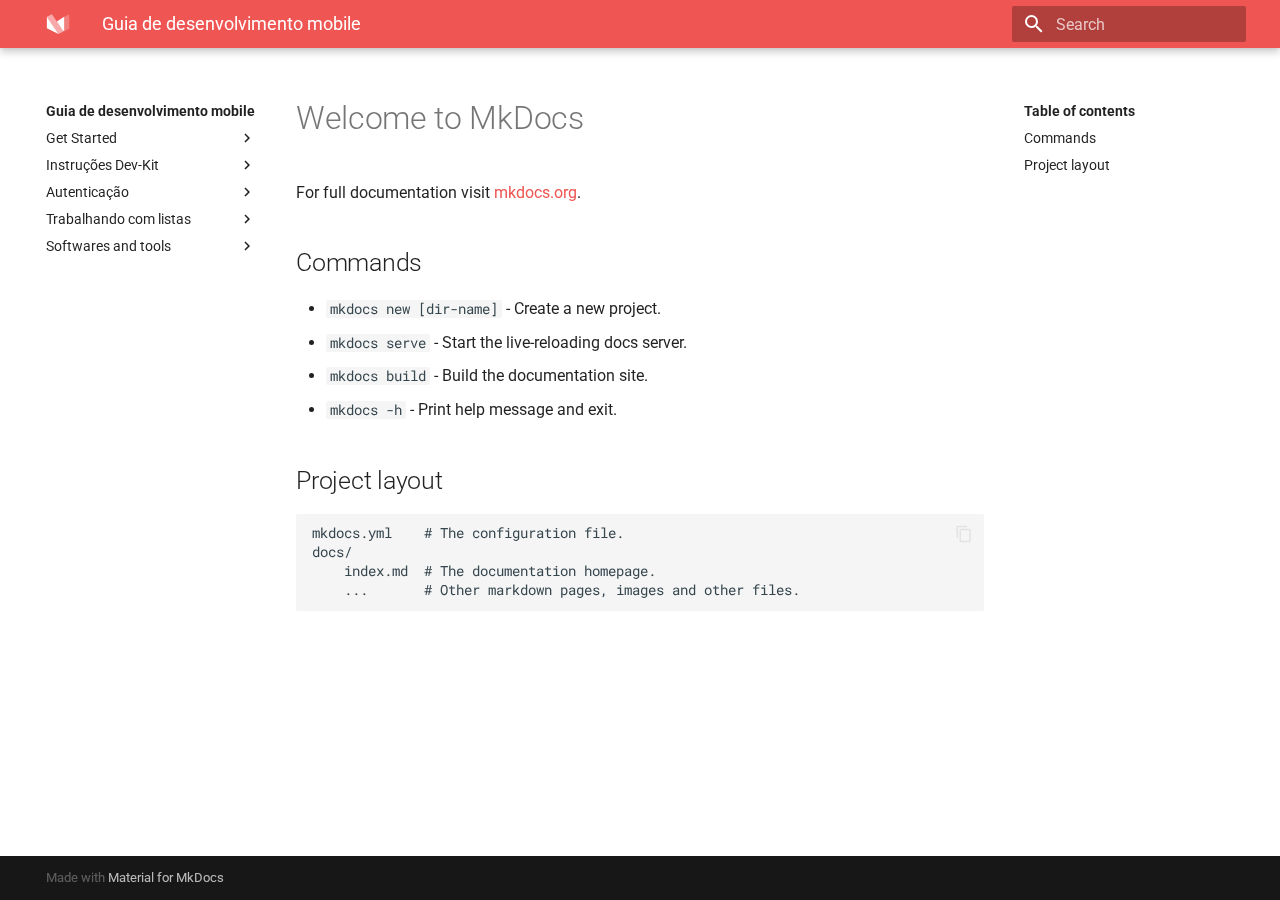
==== index.html @ 67283a0e "Deployed 3d7fa13 with MkDocs version: 1.1.2" ====
<!doctype html>
<html lang="en" class="no-js">
  <head>
    
      <meta charset="utf-8">
      <meta name="viewport" content="width=device-width,initial-scale=1">
      
      
      
      
      <link rel="icon" href="assets/favicon.png">
      <meta name="generator" content="mkdocs-1.1.2, mkdocs-material-7.1.5">
    
    
      
        <title>Guia de desenvolvimento mobile</title>
      
    
    
      <link rel="stylesheet" href="assets/stylesheets/main.bde7dde4.min.css">
      
        
        <link rel="stylesheet" href="assets/stylesheets/palette.ef6f36e2.min.css">
        
          
          
          <meta name="theme-color" content="#ef5552">
        
      
    
    
    
      
        
        <link rel="preconnect" href="https://fonts.gstatic.com" crossorigin>
        <link rel="stylesheet" href="https://fonts.googleapis.com/css?family=Roboto:300,400,400i,700%7CRoboto+Mono&display=fallback">
        <style>:root{--md-text-font-family:"Roboto";--md-code-font-family:"Roboto Mono"}</style>
      
    
    
    
      <link rel="stylesheet" href="stylesheets/extra.css">
    
    
      
    
    
  </head>
  
  
    
    
    
    
    
    <body dir="ltr" data-md-color-scheme="" data-md-color-primary="red" data-md-color-accent="">
  
    
    <script>function __prefix(e){return new URL(".",location).pathname+"."+e}function __get(e,t=localStorage){return JSON.parse(t.getItem(__prefix(e)))}</script>
    
    <input class="md-toggle" data-md-toggle="drawer" type="checkbox" id="__drawer" autocomplete="off">
    <input class="md-toggle" data-md-toggle="search" type="checkbox" id="__search" autocomplete="off">
    <label class="md-overlay" for="__drawer"></label>
    <div data-md-component="skip">
      
        
        <a href="#welcome-to-mkdocs" class="md-skip">
          Skip to content
        </a>
      
    </div>
    <div data-md-component="announce">
      
    </div>
    
      <header class="md-header" data-md-component="header">
  <nav class="md-header__inner md-grid" aria-label="Header">
    <a href="." title="Guia de desenvolvimento mobile" class="md-header__button md-logo" aria-label="Guia de desenvolvimento mobile" data-md-component="logo">
      
  
  <svg xmlns="http://www.w3.org/2000/svg" viewBox="0 0 89 89">
  <path d="M3.136,17.387l0,42.932l42.932,21.467l-42.932,-64.399Z" />
  <path d="M21.91,8l42.933,64.398l-18.775,9.388l-42.932,-64.399l18.774,-9.387Z" style="fill-opacity: 0.5" />
  <path d="M67.535,17.387l-27.262,18.156l21.878,32.818l5.384,2.691l0,-53.665Z" />
  <path d="M67.535,17.387l0,53.666l18.774,-9.388l0,-53.665l-18.774,9.387Z" style="fill-opacity: 0.25" />
</svg>

    </a>
    <label class="md-header__button md-icon" for="__drawer">
      <svg xmlns="http://www.w3.org/2000/svg" viewBox="0 0 24 24"><path d="M3 6h18v2H3V6m0 5h18v2H3v-2m0 5h18v2H3v-2z"/></svg>
    </label>
    <div class="md-header__title" data-md-component="header-title">
      <div class="md-header__ellipsis">
        <div class="md-header__topic">
          <span class="md-ellipsis">
            Guia de desenvolvimento mobile
          </span>
        </div>
        <div class="md-header__topic" data-md-component="header-topic">
          <span class="md-ellipsis">
            
              Welcome to MkDocs
            
          </span>
        </div>
      </div>
    </div>
    
    
    
      <label class="md-header__button md-icon" for="__search">
        <svg xmlns="http://www.w3.org/2000/svg" viewBox="0 0 24 24"><path d="M9.5 3A6.5 6.5 0 0 1 16 9.5c0 1.61-.59 3.09-1.56 4.23l.27.27h.79l5 5-1.5 1.5-5-5v-.79l-.27-.27A6.516 6.516 0 0 1 9.5 16 6.5 6.5 0 0 1 3 9.5 6.5 6.5 0 0 1 9.5 3m0 2C7 5 5 7 5 9.5S7 14 9.5 14 14 12 14 9.5 12 5 9.5 5z"/></svg>
      </label>
      
<div class="md-search" data-md-component="search" role="dialog">
  <label class="md-search__overlay" for="__search"></label>
  <div class="md-search__inner" role="search">
    <form class="md-search__form" name="search">
      <input type="text" class="md-search__input" name="query" aria-label="Search" placeholder="Search" autocapitalize="off" autocorrect="off" autocomplete="off" spellcheck="false" data-md-component="search-query" data-md-state="active" required>
      <label class="md-search__icon md-icon" for="__search">
        <svg xmlns="http://www.w3.org/2000/svg" viewBox="0 0 24 24"><path d="M9.5 3A6.5 6.5 0 0 1 16 9.5c0 1.61-.59 3.09-1.56 4.23l.27.27h.79l5 5-1.5 1.5-5-5v-.79l-.27-.27A6.516 6.516 0 0 1 9.5 16 6.5 6.5 0 0 1 3 9.5 6.5 6.5 0 0 1 9.5 3m0 2C7 5 5 7 5 9.5S7 14 9.5 14 14 12 14 9.5 12 5 9.5 5z"/></svg>
        <svg xmlns="http://www.w3.org/2000/svg" viewBox="0 0 24 24"><path d="M20 11v2H8l5.5 5.5-1.42 1.42L4.16 12l7.92-7.92L13.5 5.5 8 11h12z"/></svg>
      </label>
      <button type="reset" class="md-search__icon md-icon" aria-label="Clear" tabindex="-1">
        <svg xmlns="http://www.w3.org/2000/svg" viewBox="0 0 24 24"><path d="M19 6.41 17.59 5 12 10.59 6.41 5 5 6.41 10.59 12 5 17.59 6.41 19 12 13.41 17.59 19 19 17.59 13.41 12 19 6.41z"/></svg>
      </button>
    </form>
    <div class="md-search__output">
      <div class="md-search__scrollwrap" data-md-scrollfix>
        <div class="md-search-result" data-md-component="search-result">
          <div class="md-search-result__meta">
            Initializing search
          </div>
          <ol class="md-search-result__list"></ol>
        </div>
      </div>
    </div>
  </div>
</div>
    
    
  </nav>
</header>
    
    <div class="md-container" data-md-component="container">
      
      
        
      
      <main class="md-main" data-md-component="main">
        <div class="md-main__inner md-grid">
          
            
              
              <div class="md-sidebar md-sidebar--primary" data-md-component="sidebar" data-md-type="navigation" >
                <div class="md-sidebar__scrollwrap">
                  <div class="md-sidebar__inner">
                    


<nav class="md-nav md-nav--primary" aria-label="Navigation" data-md-level="0">
  <label class="md-nav__title" for="__drawer">
    <a href="." title="Guia de desenvolvimento mobile" class="md-nav__button md-logo" aria-label="Guia de desenvolvimento mobile" data-md-component="logo">
      
  
  <svg xmlns="http://www.w3.org/2000/svg" viewBox="0 0 89 89">
  <path d="M3.136,17.387l0,42.932l42.932,21.467l-42.932,-64.399Z" />
  <path d="M21.91,8l42.933,64.398l-18.775,9.388l-42.932,-64.399l18.774,-9.387Z" style="fill-opacity: 0.5" />
  <path d="M67.535,17.387l-27.262,18.156l21.878,32.818l5.384,2.691l0,-53.665Z" />
  <path d="M67.535,17.387l0,53.666l18.774,-9.388l0,-53.665l-18.774,9.387Z" style="fill-opacity: 0.25" />
</svg>

    </a>
    Guia de desenvolvimento mobile
  </label>
  
  <ul class="md-nav__list" data-md-scrollfix>
    
      
      
      

  
  
  
    
    <li class="md-nav__item md-nav__item--nested">
      
      
        <input class="md-nav__toggle md-toggle" data-md-toggle="__nav_1" type="checkbox" id="__nav_1" >
      
      <label class="md-nav__link" for="__nav_1">
        Get Started
        <span class="md-nav__icon md-icon"></span>
      </label>
      <nav class="md-nav" aria-label="Get Started" data-md-level="1">
        <label class="md-nav__title" for="__nav_1">
          <span class="md-nav__icon md-icon"></span>
          Get Started
        </label>
        <ul class="md-nav__list" data-md-scrollfix>
          
            
  
  
  
    <li class="md-nav__item">
      <a href="get_started/arq_est/" class="md-nav__link">
        Arquitetura & Estrutura de projeto
      </a>
    </li>
  

          
            
  
  
  
    <li class="md-nav__item">
      <a href="get_started/modulos.md" class="md-nav__link">
        Trabalhando com modulos
      </a>
    </li>
  

          
        </ul>
      </nav>
    </li>
  

    
      
      
      

  
  
  
    
    <li class="md-nav__item md-nav__item--nested">
      
      
        <input class="md-nav__toggle md-toggle" data-md-toggle="__nav_2" type="checkbox" id="__nav_2" >
      
      <label class="md-nav__link" for="__nav_2">
        Instruções Dev-Kit
        <span class="md-nav__icon md-icon"></span>
      </label>
      <nav class="md-nav" aria-label="Instruções Dev-Kit" data-md-level="1">
        <label class="md-nav__title" for="__nav_2">
          <span class="md-nav__icon md-icon"></span>
          Instruções Dev-Kit
        </label>
        <ul class="md-nav__list" data-md-scrollfix>
          
            
  
  
  
    <li class="md-nav__item">
      <a href="null.md" class="md-nav__link">
        Instruções Dev-Kit
      </a>
    </li>
  

          
        </ul>
      </nav>
    </li>
  

    
      
      
      

  
  
  
    
    <li class="md-nav__item md-nav__item--nested">
      
      
        <input class="md-nav__toggle md-toggle" data-md-toggle="__nav_3" type="checkbox" id="__nav_3" >
      
      <label class="md-nav__link" for="__nav_3">
        Autenticação
        <span class="md-nav__icon md-icon"></span>
      </label>
      <nav class="md-nav" aria-label="Autenticação" data-md-level="1">
        <label class="md-nav__title" for="__nav_3">
          <span class="md-nav__icon md-icon"></span>
          Autenticação
        </label>
        <ul class="md-nav__list" data-md-scrollfix>
          
            
  
  
  
    <li class="md-nav__item">
      <a href="null.md" class="md-nav__link">
        Autenticação
      </a>
    </li>
  

          
        </ul>
      </nav>
    </li>
  

    
      
      
      

  
  
  
    
    <li class="md-nav__item md-nav__item--nested">
      
      
        <input class="md-nav__toggle md-toggle" data-md-toggle="__nav_4" type="checkbox" id="__nav_4" >
      
      <label class="md-nav__link" for="__nav_4">
        Trabalhando com listas
        <span class="md-nav__icon md-icon"></span>
      </label>
      <nav class="md-nav" aria-label="Trabalhando com listas" data-md-level="1">
        <label class="md-nav__title" for="__nav_4">
          <span class="md-nav__icon md-icon"></span>
          Trabalhando com listas
        </label>
        <ul class="md-nav__list" data-md-scrollfix>
          
            
  
  
  
    <li class="md-nav__item">
      <a href="null.md" class="md-nav__link">
        Trabalhando com listas
      </a>
    </li>
  

          
        </ul>
      </nav>
    </li>
  

    
      
      
      

  
  
  
    
    <li class="md-nav__item md-nav__item--nested">
      
      
        <input class="md-nav__toggle md-toggle" data-md-toggle="__nav_5" type="checkbox" id="__nav_5" >
      
      <label class="md-nav__link" for="__nav_5">
        Softwares and tools
        <span class="md-nav__icon md-icon"></span>
      </label>
      <nav class="md-nav" aria-label="Softwares and tools" data-md-level="1">
        <label class="md-nav__title" for="__nav_5">
          <span class="md-nav__icon md-icon"></span>
          Softwares and tools
        </label>
        <ul class="md-nav__list" data-md-scrollfix>
          
            
  
  
  
    <li class="md-nav__item">
      <a href="null.md" class="md-nav__link">
        Softwares and tools
      </a>
    </li>
  

          
        </ul>
      </nav>
    </li>
  

    
  </ul>
</nav>
                  </div>
                </div>
              </div>
            
            
              
              <div class="md-sidebar md-sidebar--secondary" data-md-component="sidebar" data-md-type="toc" >
                <div class="md-sidebar__scrollwrap">
                  <div class="md-sidebar__inner">
                    
<nav class="md-nav md-nav--secondary" aria-label="Table of contents">
  
  
  
    
  
  
    <label class="md-nav__title" for="__toc">
      <span class="md-nav__icon md-icon"></span>
      Table of contents
    </label>
    <ul class="md-nav__list" data-md-component="toc" data-md-scrollfix>
      
        <li class="md-nav__item">
  <a href="#commands" class="md-nav__link">
    Commands
  </a>
  
</li>
      
        <li class="md-nav__item">
  <a href="#project-layout" class="md-nav__link">
    Project layout
  </a>
  
</li>
      
    </ul>
  
</nav>
                  </div>
                </div>
              </div>
            
          
          <div class="md-content" data-md-component="content">
            <article class="md-content__inner md-typeset">
              
                
                
                <h1 id="welcome-to-mkdocs">Welcome to MkDocs</h1>
<p>For full documentation visit <a href="https://www.mkdocs.org">mkdocs.org</a>.</p>
<h2 id="commands">Commands</h2>
<ul>
<li><code>mkdocs new [dir-name]</code> - Create a new project.</li>
<li><code>mkdocs serve</code> - Start the live-reloading docs server.</li>
<li><code>mkdocs build</code> - Build the documentation site.</li>
<li><code>mkdocs -h</code> - Print help message and exit.</li>
</ul>
<h2 id="project-layout">Project layout</h2>
<div class="highlight"><pre><span></span><code>mkdocs.yml    # The configuration file.
docs/
    index.md  # The documentation homepage.
    ...       # Other markdown pages, images and other files.
</code></pre></div>
                
              
              
                


              
            </article>
          </div>
        </div>
        
      </main>
      
        
<footer class="md-footer">
  
  <div class="md-footer-meta md-typeset">
    <div class="md-footer-meta__inner md-grid">
      <div class="md-footer-copyright">
        
        Made with
        <a href="https://squidfunk.github.io/mkdocs-material/" target="_blank" rel="noopener">
          Material for MkDocs
        </a>
        
      </div>
      
    </div>
  </div>
</footer>
      
    </div>
    <div class="md-dialog" data-md-component="dialog">
      <div class="md-dialog__inner md-typeset"></div>
    </div>
    <script id="__config" type="application/json">{"base": ".", "features": [], "translations": {"clipboard.copy": "Copy to clipboard", "clipboard.copied": "Copied to clipboard", "search.config.lang": "en", "search.config.pipeline": "trimmer, stopWordFilter", "search.config.separator": "[\\s\\-]+", "search.placeholder": "Search", "search.result.placeholder": "Type to start searching", "search.result.none": "No matching documents", "search.result.one": "1 matching document", "search.result.other": "# matching documents", "search.result.more.one": "1 more on this page", "search.result.more.other": "# more on this page", "search.result.term.missing": "Missing"}, "search": "assets/javascripts/workers/search.d351de03.min.js", "version": null}</script>
    
    
      <script src="assets/javascripts/bundle.a1609d9a.min.js"></script>
      
    
  </body>
</html>
---- assets/stylesheets/main.bde7dde4.min.css ----
@charset "UTF-8";html{box-sizing:border-box;-webkit-text-size-adjust:none;-ms-text-size-adjust:none;text-size-adjust:none}*,:after,:before{box-sizing:inherit}body{margin:0}a,button,input,label{-webkit-tap-highlight-color:transparent}a{color:inherit;text-decoration:none}hr{border:0;box-sizing:initial;display:block;height:.05rem;overflow:visible;padding:0}small{font-size:80%}sub,sup{line-height:1em}img{border-style:none}table{border-collapse:initial;border-spacing:0}td,th{font-weight:400;vertical-align:top}button{background:transparent;border:0;font-family:inherit;font-size:inherit;margin:0;padding:0}input{border:0;outline:none}:root{--md-default-fg-color:rgba(0,0,0,0.87);--md-default-fg-color--light:rgba(0,0,0,0.54);--md-default-fg-color--lighter:rgba(0,0,0,0.32);--md-default-fg-color--lightest:rgba(0,0,0,0.07);--md-default-bg-color:#fff;--md-default-bg-color--light:hsla(0,0%,100%,0.7);--md-default-bg-color--lighter:hsla(0,0%,100%,0.3);--md-default-bg-color--lightest:hsla(0,0%,100%,0.12);--md-primary-fg-color:#4051b5;--md-primary-fg-color--light:#5d6cc0;--md-primary-fg-color--dark:#303fa1;--md-primary-bg-color:#fff;--md-primary-bg-color--light:hsla(0,0%,100%,0.7);--md-accent-fg-color:#526cfe;--md-accent-fg-color--transparent:rgba(83,108,254,0.1);--md-accent-bg-color:#fff;--md-accent-bg-color--light:hsla(0,0%,100%,0.7)}:root>*{--md-code-fg-color:#36464e;--md-code-bg-color:#f5f5f5;--md-code-hl-color:rgba(255,255,0,0.5);--md-code-hl-number-color:#d52a2a;--md-code-hl-special-color:#db1457;--md-code-hl-function-color:#a846b9;--md-code-hl-constant-color:#6e59d9;--md-code-hl-keyword-color:#3f6ec6;--md-code-hl-string-color:#1c7d4d;--md-code-hl-name-color:var(--md-code-fg-color);--md-code-hl-operator-color:var(--md-default-fg-color--light);--md-code-hl-punctuation-color:var(--md-default-fg-color--light);--md-code-hl-comment-color:var(--md-default-fg-color--light);--md-code-hl-generic-color:var(--md-default-fg-color--light);--md-code-hl-variable-color:var(--md-default-fg-color--light);--md-typeset-color:var(--md-default-fg-color);--md-typeset-a-color:var(--md-primary-fg-color);--md-typeset-mark-color:rgba(255,255,0,0.5);--md-typeset-del-color:rgba(245,80,61,0.15);--md-typeset-ins-color:rgba(11,213,112,0.15);--md-typeset-kbd-color:#fafafa;--md-typeset-kbd-accent-color:#fff;--md-typeset-kbd-border-color:#b8b8b8;--md-admonition-fg-color:var(--md-default-fg-color);--md-admonition-bg-color:var(--md-default-bg-color);--md-footer-fg-color:#fff;--md-footer-fg-color--light:hsla(0,0%,100%,0.7);--md-footer-fg-color--lighter:hsla(0,0%,100%,0.3);--md-footer-bg-color:rgba(0,0,0,0.87);--md-footer-bg-color--dark:rgba(0,0,0,0.32)}.md-icon svg{fill:currentColor;display:block;height:1.2rem;width:1.2rem}body{-webkit-font-smoothing:antialiased;-moz-osx-font-smoothing:grayscale}body,input{font-family:var(--md-text-font-family,_),-apple-system,BlinkMacSystemFont,Helvetica,Arial,sans-serif;font-feature-settings:"kern","liga"}body,code,input,kbd,pre{color:var(--md-typeset-color)}code,kbd,pre{font-family:var(--md-code-font-family,_),SFMono-Regular,Consolas,Menlo,monospace;font-feature-settings:"kern"}:root{--md-typeset-table--ascending:url('data:image/svg+xml;charset=utf-8,<svg xmlns="http://www.w3.org/2000/svg" viewBox="0 0 24 24"><path d="M11 4h2v12l5.5-5.5 1.42 1.42L12 19.84l-7.92-7.92L5.5 10.5 11 16V4z"/></svg>');--md-typeset-table--descending:url('data:image/svg+xml;charset=utf-8,<svg xmlns="http://www.w3.org/2000/svg" viewBox="0 0 24 24"><path d="M13 20h-2V8l-5.5 5.5-1.42-1.42L12 4.16l7.92 7.92-1.42 1.42L13 8v12z"/></svg>')}.md-typeset{-webkit-print-color-adjust:exact;color-adjust:exact;font-size:.8rem;line-height:1.6}@media print{.md-typeset{font-size:.68rem}}.md-typeset blockquote,.md-typeset dl,.md-typeset figure,.md-typeset ol,.md-typeset pre,.md-typeset ul{margin:1em 0}.md-typeset h1{color:var(--md-default-fg-color--light);font-size:2em;line-height:1.3;margin:0 0 1.25em}.md-typeset h1,.md-typeset h2{font-weight:300;letter-spacing:-.01em}.md-typeset h2{font-size:1.5625em;line-height:1.4;margin:1.6em 0 .64em}.md-typeset h3{font-size:1.25em;font-weight:400;letter-spacing:-.01em;line-height:1.5;margin:1.6em 0 .8em}.md-typeset h2+h3{margin-top:.8em}.md-typeset h4{font-weight:700;letter-spacing:-.01em;margin:1em 0}.md-typeset h5,.md-typeset h6{color:var(--md-default-fg-color--light);font-size:.8em;font-weight:700;letter-spacing:-.01em;margin:1.25em 0}.md-typeset h5{text-transform:uppercase}.md-typeset hr{border-bottom:.05rem solid var(--md-default-fg-color--lightest);display:flow-root;margin:1.5em 0}.md-typeset a{color:var(--md-typeset-a-color);word-break:break-word}.md-typeset a,.md-typeset a:before{transition:color 125ms}.md-typeset a:focus,.md-typeset a:hover{color:var(--md-accent-fg-color)}.md-typeset a.focus-visible{outline-color:var(--md-accent-fg-color);outline-offset:.2rem}.md-typeset code,.md-typeset kbd,.md-typeset pre{color:var(--md-code-fg-color);direction:ltr}@media print{.md-typeset code,.md-typeset kbd,.md-typeset pre{white-space:pre-wrap}}.md-typeset code{background-color:var(--md-code-bg-color);border-radius:.1rem;-webkit-box-decoration-break:clone;box-decoration-break:clone;font-size:.85em;padding:0 .2941176471em;word-break:break-word}.md-typeset code:not(.focus-visible){-webkit-tap-highlight-color:transparent;outline:none}.md-typeset h1 code,.md-typeset h2 code,.md-typeset h3 code,.md-typeset h4 code,.md-typeset h5 code,.md-typeset h6 code{background-color:initial;box-shadow:none;margin:initial;padding:initial}.md-typeset a code{color:currentColor}.md-typeset pre{display:flow-root;line-height:1.4;position:relative}.md-typeset pre>code{scrollbar-width:thin;scrollbar-color:var(--md-default-fg-color--lighter) transparent;-webkit-box-decoration-break:slice;box-decoration-break:slice;box-shadow:none;display:block;margin:0;overflow:auto;padding:.7720588235em 1.1764705882em;touch-action:auto;word-break:normal}.md-typeset pre>code:hover{scrollbar-color:var(--md-accent-fg-color) transparent}.md-typeset pre>code::-webkit-scrollbar{height:.2rem;width:.2rem}.md-typeset pre>code::-webkit-scrollbar-thumb{background-color:var(--md-default-fg-color--lighter)}.md-typeset pre>code::-webkit-scrollbar-thumb:hover{background-color:var(--md-accent-fg-color)}@media screen and (max-width:44.9375em){.md-typeset>pre{margin:1em -.8rem}.md-typeset>pre code{border-radius:0}}.md-typeset kbd{background-color:var(--md-typeset-kbd-color);border-radius:.1rem;box-shadow:0 .1rem 0 .05rem var(--md-typeset-kbd-border-color),0 .1rem 0 var(--md-typeset-kbd-border-color),0 -.1rem .2rem var(--md-typeset-kbd-accent-color) inset;color:var(--md-default-fg-color);display:inline-block;font-size:.75em;padding:0 .6666666667em;vertical-align:text-top;word-break:break-word}.md-typeset mark{background-color:var(--md-typeset-mark-color);-webkit-box-decoration-break:clone;box-decoration-break:clone;color:inherit;word-break:break-word}.md-typeset abbr{border-bottom:.05rem dotted var(--md-default-fg-color--light);cursor:help;text-decoration:none}@media (hover:none){.md-typeset abbr{position:relative}.md-typeset abbr[title]:focus:after,.md-typeset abbr[title]:hover:after{background-color:var(--md-default-fg-color);border-radius:.1rem;box-shadow:0 2px 2px 0 rgba(0,0,0,.14),0 1px 5px 0 rgba(0,0,0,.12),0 3px 1px -2px rgba(0,0,0,.2);color:var(--md-default-bg-color);content:attr(title);display:inline-block;font-size:.7rem;left:0;margin-top:2em;max-width:80%;min-width:-webkit-max-content;min-width:-moz-max-content;min-width:max-content;padding:.2rem .3rem;position:absolute;width:auto}}.md-typeset small{opacity:.75}.md-typeset sub,.md-typeset sup{margin-left:.078125em}[dir=rtl] .md-typeset sub,[dir=rtl] .md-typeset sup{margin-left:0;margin-right:.078125em}.md-typeset blockquote{border-left:.2rem solid var(--md-default-fg-color--lighter);color:var(--md-default-fg-color--light);display:flow-root;padding-left:.6rem}[dir=rtl] .md-typeset blockquote{border-left:initial;border-right:.2rem solid var(--md-default-fg-color--lighter);padding-left:0;padding-right:.6rem}.md-typeset ul{list-style-type:disc}.md-typeset ol,.md-typeset ul{display:flow-root;margin-left:.625em;padding:0}[dir=rtl] .md-typeset ol,[dir=rtl] .md-typeset ul{margin-left:0;margin-right:.625em}.md-typeset ol ol,.md-typeset ul ol{list-style-type:lower-alpha}.md-typeset ol ol ol,.md-typeset ul ol ol{list-style-type:lower-roman}.md-typeset ol li,.md-typeset ul li{margin-bottom:.5em;margin-left:1.25em}[dir=rtl] .md-typeset ol li,[dir=rtl] .md-typeset ul li{margin-left:0;margin-right:1.25em}.md-typeset ol li blockquote,.md-typeset ol li p,.md-typeset ul li blockquote,.md-typeset ul li p{margin:.5em 0}.md-typeset ol li:last-child,.md-typeset ul li:last-child{margin-bottom:0}.md-typeset ol li ol,.md-typeset ol li ul,.md-typeset ul li ol,.md-typeset ul li ul{margin:.5em 0 .5em .625em}[dir=rtl] .md-typeset ol li ol,[dir=rtl] .md-typeset ol li ul,[dir=rtl] .md-typeset ul li ol,[dir=rtl] .md-typeset ul li ul{margin-left:0;margin-right:.625em}.md-typeset dd{margin:1em 0 1.5em 1.875em}[dir=rtl] .md-typeset dd{margin-left:0;margin-right:1.875em}.md-typeset img,.md-typeset svg{height:auto;max-width:100%}.md-typeset img[align=left],.md-typeset svg[align=left]{margin:1em 1em 1em 0}.md-typeset img[align=right],.md-typeset svg[align=right]{margin:1em 0 1em 1em}.md-typeset img[align]:only-child,.md-typeset svg[align]:only-child{margin-top:0}.md-typeset figure{display:flow-root;margin:0 auto;max-width:100%;text-align:center;width:-webkit-fit-content;width:-moz-fit-content;width:fit-content}.md-typeset figure img{display:block}.md-typeset figcaption{font-style:italic;margin:1em auto 2em;max-width:24rem}.md-typeset iframe{max-width:100%}.md-typeset table:not([class]){background-color:var(--md-default-bg-color);border-radius:.1rem;box-shadow:0 .2rem .5rem rgba(0,0,0,.05),0 0 .05rem rgba(0,0,0,.1);display:inline-block;font-size:.64rem;max-width:100%;overflow:auto;touch-action:auto}@media print{.md-typeset table:not([class]){display:table}}.md-typeset table:not([class])+*{margin-top:1.5em}.md-typeset table:not([class]) td>:first-child,.md-typeset table:not([class]) th>:first-child{margin-top:0}.md-typeset table:not([class]) td>:last-child,.md-typeset table:not([class]) th>:last-child{margin-bottom:0}.md-typeset table:not([class]) td:not([align]),.md-typeset table:not([class]) th:not([align]){text-align:left}[dir=rtl] .md-typeset table:not([class]) td:not([align]),[dir=rtl] .md-typeset table:not([class]) th:not([align]){text-align:right}.md-typeset table:not([class]) th{background-color:var(--md-default-fg-color--light);color:var(--md-default-bg-color);min-width:5rem;padding:.9375em 1.25em;vertical-align:top}.md-typeset table:not([class]) th a{color:inherit}.md-typeset table:not([class]) td{border-top:.05rem solid var(--md-default-fg-color--lightest);padding:.9375em 1.25em;vertical-align:top}.md-typeset table:not([class]) tr{transition:background-color 125ms}.md-typeset table:not([class]) tr:hover{background-color:rgba(0,0,0,.035);box-shadow:0 .05rem 0 var(--md-default-bg-color) inset}.md-typeset table:not([class]) tr:first-child td{border-top:0}.md-typeset table:not([class]) a{word-break:normal}.md-typeset table th[role=columnheader]{cursor:pointer}.md-typeset table th[role=columnheader]:after{content:"";display:inline-block;height:1.2em;margin-left:.5em;-webkit-mask-repeat:no-repeat;mask-repeat:no-repeat;-webkit-mask-size:contain;mask-size:contain;vertical-align:sub;width:1.2em}.md-typeset table th[role=columnheader][aria-sort=ascending]:after{background-color:currentColor;-webkit-mask-image:var(--md-typeset-table--ascending);mask-image:var(--md-typeset-table--ascending)}.md-typeset table th[role=columnheader][aria-sort=descending]:after{background-color:currentColor;-webkit-mask-image:var(--md-typeset-table--descending);mask-image:var(--md-typeset-table--descending)}.md-typeset__scrollwrap{margin:1em -.8rem;overflow-x:auto;touch-action:auto}.md-typeset__table{display:inline-block;margin-bottom:.5em;padding:0 .8rem}@media print{.md-typeset__table{display:block}}html .md-typeset__table table{display:table;margin:0;overflow:hidden;width:100%}html{font-size:125%;height:100%;overflow-x:hidden}@media screen and (min-width:100em){html{font-size:137.5%}}@media screen and (min-width:125em){html{font-size:150%}}body{background-color:var(--md-default-bg-color);display:flex;flex-direction:column;font-size:.5rem;min-height:100%;position:relative;width:100%}@media print{body{display:block}}@media screen and (max-width:59.9375em){body[data-md-state=lock]{position:fixed}}.md-grid{margin-left:auto;margin-right:auto;max-width:61rem}.md-container{display:flex;flex-direction:column;flex-grow:1}@media print{.md-container{display:block}}.md-main{flex-grow:1}.md-main__inner{display:flex;height:100%;margin-top:1.5rem}.md-ellipsis{overflow:hidden;text-overflow:ellipsis;white-space:nowrap}.md-toggle{display:none}.md-option{height:0;opacity:0;position:absolute;width:0}.md-option:checked+label:not([hidden]){display:block}.md-option.focus-visible+label{outline-color:var(--md-accent-fg-color);outline-style:auto}.md-skip{background-color:var(--md-default-fg-color);border-radius:.1rem;color:var(--md-default-bg-color);font-size:.64rem;margin:.5rem;opacity:0;outline-color:var(--md-accent-fg-color);padding:.3rem .5rem;position:fixed;transform:translateY(.4rem);z-index:-1}.md-skip:focus{opacity:1;transform:translateY(0);transition:transform .25s cubic-bezier(.4,0,.2,1),opacity 175ms 75ms;z-index:10}@page{margin:25mm}.md-announce{background-color:var(--md-footer-bg-color);overflow:auto}@media print{.md-announce{display:none}}.md-announce__inner{color:var(--md-footer-fg-color);font-size:.7rem;margin:.6rem auto;padding:0 .8rem}:root{--md-clipboard-icon:url('data:image/svg+xml;charset=utf-8,<svg xmlns="http://www.w3.org/2000/svg" viewBox="0 0 24 24"><path d="M19 21H8V7h11m0-2H8a2 2 0 0 0-2 2v14a2 2 0 0 0 2 2h11a2 2 0 0 0 2-2V7a2 2 0 0 0-2-2m-3-4H4a2 2 0 0 0-2 2v14h2V3h12V1z"/></svg>')}.md-clipboard{border-radius:.1rem;color:var(--md-default-fg-color--lightest);cursor:pointer;height:1.5em;outline-color:var(--md-accent-fg-color);outline-offset:.1rem;position:absolute;right:.5em;top:.5em;transition:color .25s;width:1.5em;z-index:1}@media print{.md-clipboard{display:none}}.md-clipboard:not(.focus-visible){-webkit-tap-highlight-color:transparent;outline:none}:hover>.md-clipboard{color:var(--md-default-fg-color--light)}.md-clipboard:focus,.md-clipboard:hover{color:var(--md-accent-fg-color)}.md-clipboard:after{background-color:currentColor;content:"";display:block;height:1.125em;margin:0 auto;-webkit-mask-image:var(--md-clipboard-icon);mask-image:var(--md-clipboard-icon);-webkit-mask-repeat:no-repeat;mask-repeat:no-repeat;-webkit-mask-size:contain;mask-size:contain;width:1.125em}.md-clipboard--inline{cursor:pointer}.md-clipboard--inline code{transition:color .25s,background-color .25s}.md-clipboard--inline:focus code,.md-clipboard--inline:hover code{background-color:var(--md-accent-fg-color--transparent);color:var(--md-accent-fg-color)}.md-content{scroll-padding-top:51.2rem;flex-grow:1;overflow:hidden}.md-content__inner{margin:0 .8rem 1.2rem;padding-top:.6rem}@media screen and (min-width:76.25em){.md-sidebar--primary:not([hidden])~.md-content>.md-content__inner{margin-left:1.2rem}[dir=rtl] .md-sidebar--primary:not([hidden])~.md-content>.md-content__inner{margin-left:.8rem;margin-right:1.2rem}.md-sidebar--secondary:not([hidden])~.md-content>.md-content__inner{margin-right:1.2rem}[dir=rtl] .md-sidebar--secondary:not([hidden])~.md-content>.md-content__inner{margin-left:1.2rem;margin-right:.8rem}}.md-content__inner:before{content:"";display:block;height:.4rem}.md-content__inner>:last-child{margin-bottom:0}.md-content__button{float:right;margin:.4rem 0 .4rem .4rem;padding:0}@media print{.md-content__button{display:none}}[dir=rtl] .md-content__button{float:left;margin-left:0;margin-right:.4rem}[dir=rtl] .md-content__button svg{transform:scaleX(-1)}.md-typeset .md-content__button{color:var(--md-default-fg-color--lighter)}.md-content__button svg{display:inline;vertical-align:top}.md-dialog{background-color:var(--md-default-fg-color);border-radius:.1rem;bottom:.8rem;box-shadow:0 2px 2px 0 rgba(0,0,0,.14),0 1px 5px 0 rgba(0,0,0,.12),0 3px 1px -2px rgba(0,0,0,.2);left:auto;min-width:11.1rem;opacity:0;padding:.4rem .6rem;pointer-events:none;position:fixed;right:.8rem;transform:translateY(100%);transition:transform 0ms .4s,opacity .4s;z-index:2}@media print{.md-dialog{display:none}}[dir=rtl] .md-dialog{left:.8rem;right:auto}.md-dialog[data-md-state=open]{opacity:1;pointer-events:auto;transform:translateY(0);transition:transform .4s cubic-bezier(.075,.85,.175,1),opacity .4s}.md-dialog__inner{color:var(--md-default-bg-color);font-size:.7rem}.md-typeset .md-button{border:.1rem solid;border-radius:.1rem;color:var(--md-primary-fg-color);display:inline-block;font-weight:700;padding:.625em 2em;transition:color 125ms,background-color 125ms,border-color 125ms}.md-typeset .md-button--primary{background-color:var(--md-primary-fg-color);border-color:var(--md-primary-fg-color);color:var(--md-primary-bg-color)}.md-typeset .md-button:focus,.md-typeset .md-button:hover{background-color:var(--md-accent-fg-color);border-color:var(--md-accent-fg-color);color:var(--md-accent-bg-color)}.md-typeset .md-input{border-radius:.1rem;box-shadow:0 .2rem .5rem rgba(0,0,0,.1),0 .025rem .05rem rgba(0,0,0,.1);font-size:.8rem;height:1.8rem;padding:0 .6rem;transition:box-shadow .25s}.md-typeset .md-input:focus,.md-typeset .md-input:hover{box-shadow:0 .4rem 1rem rgba(0,0,0,.15),0 .025rem .05rem rgba(0,0,0,.15)}.md-typeset .md-input--stretch{width:100%}.md-header{background-color:var(--md-primary-fg-color);box-shadow:0 0 .2rem transparent,0 .2rem .4rem transparent;color:var(--md-primary-bg-color);left:0;position:-webkit-sticky;position:sticky;right:0;top:0;z-index:2}@media print{.md-header{display:none}}.md-header[data-md-state=shadow]{box-shadow:0 0 .2rem rgba(0,0,0,.1),0 .2rem .4rem rgba(0,0,0,.2);transition:transform .25s cubic-bezier(.1,.7,.1,1),box-shadow .25s}.md-header[data-md-state=hidden]{transform:translateY(-100%);transition:transform .25s cubic-bezier(.8,0,.6,1),box-shadow .25s}.md-header__inner{align-items:center;display:flex;padding:0 .2rem}.md-header__button{color:currentColor;cursor:pointer;margin:.2rem;outline-color:var(--md-accent-fg-color);padding:.4rem;position:relative;transition:opacity .25s;vertical-align:middle;z-index:1}.md-header__button:hover{opacity:.7}.md-header__button:not([hidden]){display:inline-block}.md-header__button:not(.focus-visible){-webkit-tap-highlight-color:transparent;outline:none}.md-header__button.md-logo{margin:.2rem;padding:.4rem}@media screen and (max-width:76.1875em){.md-header__button.md-logo{display:none}}.md-header__button.md-logo img,.md-header__button.md-logo svg{fill:currentColor;display:block;height:1.2rem;width:1.2rem}@media screen and (min-width:60em){.md-header__button[for=__search]{display:none}}.no-js .md-header__button[for=__search]{display:none}[dir=rtl] .md-header__button[for=__search] svg{transform:scaleX(-1)}@media screen and (min-width:76.25em){.md-header__button[for=__drawer]{display:none}}.md-header__topic{display:flex;max-width:100%;position:absolute;transition:transform .4s cubic-bezier(.1,.7,.1,1),opacity .15s}.md-header__topic+.md-header__topic{opacity:0;pointer-events:none;transform:translateX(1.25rem);transition:transform .4s cubic-bezier(1,.7,.1,.1),opacity .15s;z-index:-1}[dir=rtl] .md-header__topic+.md-header__topic{transform:translateX(-1.25rem)}.md-header__title{flex-grow:1;font-size:.9rem;height:2.4rem;line-height:2.4rem;margin-left:1rem;margin-right:.4rem}.md-header__title[data-md-state=active] .md-header__topic{opacity:0;pointer-events:none;transform:translateX(-1.25rem);transition:transform .4s cubic-bezier(1,.7,.1,.1),opacity .15s;z-index:-1}[dir=rtl] .md-header__title[data-md-state=active] .md-header__topic{transform:translateX(1.25rem)}.md-header__title[data-md-state=active] .md-header__topic+.md-header__topic{opacity:1;pointer-events:auto;transform:translateX(0);transition:transform .4s cubic-bezier(.1,.7,.1,1),opacity .15s;z-index:0}.md-header__title>.md-header__ellipsis{height:100%;position:relative;width:100%}.md-header__option{display:flex;flex-shrink:0;max-width:100%;transition:max-width 0ms .25s,opacity .25s .25s;white-space:nowrap}[data-md-toggle=search]:checked~.md-header .md-header__option{max-width:0;opacity:0;transition:max-width 0ms,opacity 0ms}.md-header__source{display:none}@media screen and (min-width:60em){.md-header__source{display:block;margin-left:1rem;max-width:11.7rem;width:11.7rem}[dir=rtl] .md-header__source{margin-left:0;margin-right:1rem}}@media screen and (min-width:76.25em){.md-header__source{margin-left:1.4rem}[dir=rtl] .md-header__source{margin-right:1.4rem}}.md-footer{background-color:var(--md-footer-bg-color);color:var(--md-footer-fg-color)}@media print{.md-footer{display:none}}.md-footer__inner{overflow:auto;padding:.2rem}.md-footer__link{display:flex;outline-color:var(--md-accent-fg-color);padding-bottom:.4rem;padding-top:1.4rem;transition:opacity .25s}@media screen and (min-width:45em){.md-footer__link{width:50%}}.md-footer__link:focus,.md-footer__link:hover{opacity:.7}.md-footer__link--prev{float:left}@media screen and (max-width:44.9375em){.md-footer__link--prev{width:25%}.md-footer__link--prev .md-footer__title{display:none}}[dir=rtl] .md-footer__link--prev{float:right}[dir=rtl] .md-footer__link--prev svg{transform:scaleX(-1)}.md-footer__link--next{float:right;text-align:right}@media screen and (max-width:44.9375em){.md-footer__link--next{width:75%}}[dir=rtl] .md-footer__link--next{float:left;text-align:left}[dir=rtl] .md-footer__link--next svg{transform:scaleX(-1)}.md-footer__title{flex-grow:1;font-size:.9rem;line-height:2.4rem;max-width:calc(100% - 2.4rem);padding:0 1rem;position:relative}.md-footer__button{margin:.2rem;padding:.4rem}.md-footer__direction{font-size:.64rem;left:0;margin-top:-1rem;opacity:.7;padding:0 1rem;position:absolute;right:0}.md-footer-meta{background-color:var(--md-footer-bg-color--dark)}.md-footer-meta__inner{display:flex;flex-wrap:wrap;justify-content:space-between;padding:.2rem}html .md-footer-meta.md-typeset a{color:var(--md-footer-fg-color--light)}html .md-footer-meta.md-typeset a:focus,html .md-footer-meta.md-typeset a:hover{color:var(--md-footer-fg-color)}.md-footer-copyright{color:var(--md-footer-fg-color--lighter);font-size:.64rem;margin:auto .6rem;padding:.4rem 0;width:100%}@media screen and (min-width:45em){.md-footer-copyright{width:auto}}.md-footer-copyright__highlight{color:var(--md-footer-fg-color--light)}.md-footer-social{margin:0 .4rem;padding:.2rem 0 .6rem}@media screen and (min-width:45em){.md-footer-social{padding:.6rem 0}}.md-footer-social__link{display:inline-block;height:1.6rem;text-align:center;width:1.6rem}.md-footer-social__link:before{line-height:1.9}.md-footer-social__link svg{fill:currentColor;max-height:.8rem;vertical-align:-25%}:root{--md-nav-icon--prev:url('data:image/svg+xml;charset=utf-8,<svg xmlns="http://www.w3.org/2000/svg" viewBox="0 0 24 24"><path d="M20 11v2H8l5.5 5.5-1.42 1.42L4.16 12l7.92-7.92L13.5 5.5 8 11h12z"/></svg>');--md-nav-icon--next:url('data:image/svg+xml;charset=utf-8,<svg xmlns="http://www.w3.org/2000/svg" viewBox="0 0 24 24"><path d="M8.59 16.58 13.17 12 8.59 7.41 10 6l6 6-6 6-1.41-1.42z"/></svg>');--md-toc-icon:url('data:image/svg+xml;charset=utf-8,<svg xmlns="http://www.w3.org/2000/svg" viewBox="0 0 24 24"><path d="M3 9h14V7H3v2m0 4h14v-2H3v2m0 4h14v-2H3v2m16 0h2v-2h-2v2m0-10v2h2V7h-2m0 6h2v-2h-2v2z"/></svg>')}.md-nav{font-size:.7rem;line-height:1.3}.md-nav__title{display:block;font-weight:700;overflow:hidden;padding:0 .6rem;text-overflow:ellipsis}.md-nav__title .md-nav__button{display:none}.md-nav__title .md-nav__button img{height:100%;width:auto}.md-nav__title .md-nav__button.md-logo img,.md-nav__title .md-nav__button.md-logo svg{fill:currentColor;display:block;height:2.4rem;width:2.4rem}.md-nav__list{list-style:none;margin:0;padding:0}.md-nav__item{padding:0 .6rem}.md-nav__item .md-nav__item{padding-right:0}[dir=rtl] .md-nav__item .md-nav__item{padding-left:0;padding-right:.6rem}.md-nav__link{scroll-snap-align:start;cursor:pointer;display:block;margin-top:.625em;overflow:hidden;text-overflow:ellipsis;transition:color 125ms}.md-nav__link[data-md-state=blur]{color:var(--md-default-fg-color--light)}.md-nav__item .md-nav__link--active{color:var(--md-typeset-a-color)}.md-nav__item--nested>.md-nav__link{color:inherit}.md-nav__link:focus,.md-nav__link:hover{color:var(--md-accent-fg-color)}.md-nav__link.focus-visible{outline-color:var(--md-accent-fg-color);outline-offset:.2rem}.md-nav--primary .md-nav__link[for=__toc]{display:none}.md-nav--primary .md-nav__link[for=__toc] .md-icon:after{background-color:currentColor;display:block;height:100%;-webkit-mask-image:var(--md-toc-icon);mask-image:var(--md-toc-icon);width:100%}.md-nav--primary .md-nav__link[for=__toc]~.md-nav,.md-nav__source{display:none}@media screen and (max-width:76.1875em){.md-nav--primary,.md-nav--primary .md-nav{background-color:var(--md-default-bg-color);display:flex;flex-direction:column;height:100%;left:0;position:absolute;right:0;top:0;z-index:1}.md-nav--primary .md-nav__item,.md-nav--primary .md-nav__title{font-size:.8rem;line-height:1.5}.md-nav--primary .md-nav__title{background-color:var(--md-default-fg-color--lightest);color:var(--md-default-fg-color--light);cursor:pointer;font-weight:400;height:5.6rem;line-height:2.4rem;padding:3rem .8rem .2rem;position:relative;white-space:nowrap}.md-nav--primary .md-nav__title .md-nav__icon{display:block;height:1.2rem;left:.4rem;margin:.2rem;position:absolute;top:.4rem;width:1.2rem}[dir=rtl] .md-nav--primary .md-nav__title .md-nav__icon{left:auto;right:.4rem}.md-nav--primary .md-nav__title .md-nav__icon:after{background-color:currentColor;content:"";display:block;height:100%;-webkit-mask-image:var(--md-nav-icon--prev);mask-image:var(--md-nav-icon--prev);-webkit-mask-repeat:no-repeat;mask-repeat:no-repeat;-webkit-mask-size:contain;mask-size:contain;width:100%}.md-nav--primary .md-nav__title~.md-nav__list{background-color:var(--md-default-bg-color);box-shadow:0 .05rem 0 var(--md-default-fg-color--lightest) inset;overflow-y:auto;-ms-scroll-snap-type:y mandatory;scroll-snap-type:y mandatory;touch-action:pan-y}.md-nav--primary .md-nav__title~.md-nav__list>:first-child{border-top:0}.md-nav--primary .md-nav__title[for=__drawer]{background-color:var(--md-primary-fg-color);color:var(--md-primary-bg-color)}.md-nav--primary .md-nav__title .md-logo{display:block;left:.2rem;margin:.2rem;padding:.4rem;position:absolute;top:.2rem}[dir=rtl] .md-nav--primary .md-nav__title .md-logo{left:auto;right:.2rem}.md-nav--primary .md-nav__list{flex:1}.md-nav--primary .md-nav__item{border-top:.05rem solid var(--md-default-fg-color--lightest);padding:0}.md-nav--primary .md-nav__item--nested>.md-nav__link{padding-right:2.4rem}[dir=rtl] .md-nav--primary .md-nav__item--nested>.md-nav__link{padding-left:2.4rem;padding-right:.8rem}.md-nav--primary .md-nav__item--active>.md-nav__link{color:var(--md-typeset-a-color)}.md-nav--primary .md-nav__item--active>.md-nav__link:focus,.md-nav--primary .md-nav__item--active>.md-nav__link:hover{color:var(--md-accent-fg-color)}.md-nav--primary .md-nav__link{margin-top:0;padding:.6rem .8rem;position:relative}.md-nav--primary .md-nav__link .md-nav__icon{color:inherit;font-size:1.2rem;height:1.2rem;margin-top:-.6rem;position:absolute;right:.6rem;top:50%;width:1.2rem}[dir=rtl] .md-nav--primary .md-nav__link .md-nav__icon{left:.6rem;right:auto}.md-nav--primary .md-nav__link .md-nav__icon:after{background-color:currentColor;content:"";display:block;height:100%;-webkit-mask-image:var(--md-nav-icon--next);mask-image:var(--md-nav-icon--next);-webkit-mask-repeat:no-repeat;mask-repeat:no-repeat;-webkit-mask-size:contain;mask-size:contain;width:100%}[dir=rtl] .md-nav--primary .md-nav__icon:after{transform:scale(-1)}.md-nav--primary .md-nav--secondary .md-nav__link{position:static}.md-nav--primary .md-nav--secondary .md-nav{background-color:initial;position:static}.md-nav--primary .md-nav--secondary .md-nav .md-nav__link{padding-left:1.4rem}[dir=rtl] .md-nav--primary .md-nav--secondary .md-nav .md-nav__link{padding-left:0;padding-right:1.4rem}.md-nav--primary .md-nav--secondary .md-nav .md-nav .md-nav__link{padding-left:2rem}[dir=rtl] .md-nav--primary .md-nav--secondary .md-nav .md-nav .md-nav__link{padding-left:0;padding-right:2rem}.md-nav--primary .md-nav--secondary .md-nav .md-nav .md-nav .md-nav__link{padding-left:2.6rem}[dir=rtl] .md-nav--primary .md-nav--secondary .md-nav .md-nav .md-nav .md-nav__link{padding-left:0;padding-right:2.6rem}.md-nav--primary .md-nav--secondary .md-nav .md-nav .md-nav .md-nav .md-nav__link{padding-left:3.2rem}[dir=rtl] .md-nav--primary .md-nav--secondary .md-nav .md-nav .md-nav .md-nav .md-nav__link{padding-left:0;padding-right:3.2rem}.md-nav--secondary{background-color:initial}.md-nav__toggle~.md-nav{display:flex;opacity:0;transform:translateX(100%);transition:transform .25s cubic-bezier(.8,0,.6,1),opacity 125ms 50ms}[dir=rtl] .md-nav__toggle~.md-nav{transform:translateX(-100%)}.md-nav__toggle:checked~.md-nav{opacity:1;transform:translateX(0);transition:transform .25s cubic-bezier(.4,0,.2,1),opacity 125ms 125ms}.md-nav__toggle:checked~.md-nav>.md-nav__list{-webkit-backface-visibility:hidden;backface-visibility:hidden}}@media screen and (max-width:59.9375em){.md-nav--primary .md-nav__link[for=__toc]{display:block;padding-right:2.4rem}[dir=rtl] .md-nav--primary .md-nav__link[for=__toc]{padding-left:2.4rem;padding-right:.8rem}.md-nav--primary .md-nav__link[for=__toc] .md-icon:after{content:""}.md-nav--primary .md-nav__link[for=__toc]+.md-nav__link{display:none}.md-nav--primary .md-nav__link[for=__toc]~.md-nav{display:flex}.md-nav__source{background-color:var(--md-primary-fg-color--dark);color:var(--md-primary-bg-color);display:block;padding:0 .2rem}}@media screen and (min-width:60em) and (max-width:76.1875em){.md-nav--integrated .md-nav__link[for=__toc]{scroll-snap-align:none;display:block;padding-right:2.4rem}[dir=rtl] .md-nav--integrated .md-nav__link[for=__toc]{padding-left:2.4rem;padding-right:.8rem}.md-nav--integrated .md-nav__link[for=__toc] .md-icon:after{content:""}.md-nav--integrated .md-nav__link[for=__toc]+.md-nav__link{display:none}.md-nav--integrated .md-nav__link[for=__toc]~.md-nav{display:flex}}@media screen and (min-width:60em){.md-nav--secondary .md-nav__title[for=__toc]{scroll-snap-align:start}.md-nav--secondary .md-nav__title .md-nav__icon{display:none}}@media screen and (min-width:76.25em){.md-nav{transition:max-height .25s cubic-bezier(.86,0,.07,1)}.md-nav--primary .md-nav__title[for=__drawer]{scroll-snap-align:start}.md-nav--primary .md-nav__title .md-nav__icon,.md-nav__toggle~.md-nav{display:none}.md-nav__toggle:checked~.md-nav,.md-nav__toggle:indeterminate~.md-nav{display:block}.md-nav__item--nested>.md-nav>.md-nav__title{display:none}.md-nav__item--section{display:block;margin:1.25em 0}.md-nav__item--section:last-child{margin-bottom:0}.md-nav__item--section>.md-nav__link{display:none}.md-nav__item--section>.md-nav{display:block}.md-nav__item--section>.md-nav>.md-nav__title{scroll-snap-align:start;display:block;padding:0;pointer-events:none}.md-nav__item--section>.md-nav>.md-nav__list>.md-nav__item{padding:0}.md-nav__icon{float:right;height:.9rem;transition:transform .25s;width:.9rem}[dir=rtl] .md-nav__icon{float:left;transform:rotate(180deg)}.md-nav__icon:after{background-color:currentColor;content:"";display:inline-block;height:100%;-webkit-mask-image:var(--md-nav-icon--next);mask-image:var(--md-nav-icon--next);-webkit-mask-repeat:no-repeat;mask-repeat:no-repeat;-webkit-mask-size:contain;mask-size:contain;vertical-align:-.1rem;width:100%}.md-nav__item--nested .md-nav__toggle:checked~.md-nav__link .md-nav__icon,.md-nav__item--nested .md-nav__toggle:indeterminate~.md-nav__link .md-nav__icon{transform:rotate(90deg)}.md-nav--lifted>.md-nav__list>.md-nav__item,.md-nav--lifted>.md-nav__list>.md-nav__item--nested,.md-nav--lifted>.md-nav__title{display:none}.md-nav--lifted>.md-nav__list>.md-nav__item--active{display:block;padding:0}.md-nav--lifted>.md-nav__list>.md-nav__item--active>.md-nav__link{display:none}.md-nav--lifted>.md-nav__list>.md-nav__item--active>.md-nav>.md-nav__title{scroll-snap-align:start;display:block;padding:0 .6rem;pointer-events:none}.md-nav--lifted .md-nav[data-md-level="1"]{display:block}.md-nav--lifted .md-nav[data-md-level="1"]>.md-nav__list>.md-nav__item{padding-right:.6rem}.md-nav--integrated .md-nav__link[for=__toc]~.md-nav{border-left:.05rem solid var(--md-primary-fg-color);display:block;margin-bottom:1.25em}.md-nav--integrated .md-nav__link[for=__toc]~.md-nav>.md-nav__title{display:none}}:root{--md-search-result-icon:url('data:image/svg+xml;charset=utf-8,<svg xmlns="http://www.w3.org/2000/svg" viewBox="0 0 24 24"><path d="M14 2H6a2 2 0 0 0-2 2v16a2 2 0 0 0 2 2h7c-.41-.25-.8-.56-1.14-.9-.33-.33-.61-.7-.86-1.1H6V4h7v5h5v1.18c.71.16 1.39.43 2 .82V8l-6-6m6.31 16.9c1.33-2.11.69-4.9-1.4-6.22-2.11-1.33-4.91-.68-6.22 1.4-1.34 2.11-.69 4.89 1.4 6.22 1.46.93 3.32.93 4.79.02L22 23.39 23.39 22l-3.08-3.1m-3.81.1a2.5 2.5 0 0 1-2.5-2.5 2.5 2.5 0 0 1 2.5-2.5 2.5 2.5 0 0 1 2.5 2.5 2.5 2.5 0 0 1-2.5 2.5z"/></svg>')}.md-search{position:relative}@media screen and (min-width:60em){.md-search{padding:.2rem 0}}.no-js .md-search{display:none}.md-search__overlay{opacity:0;z-index:1}@media screen and (max-width:59.9375em){.md-search__overlay{background-color:var(--md-default-bg-color);border-radius:1rem;height:2rem;left:-2.2rem;overflow:hidden;pointer-events:none;position:absolute;top:.2rem;transform-origin:center;transition:transform .3s .1s,opacity .2s .2s;width:2rem}[dir=rtl] .md-search__overlay{left:auto;right:-2.2rem}[data-md-toggle=search]:checked~.md-header .md-search__overlay{opacity:1;transition:transform .4s,opacity .1s}}@media screen and (min-width:60em){.md-search__overlay{background-color:rgba(0,0,0,.54);cursor:pointer;height:0;left:0;position:fixed;top:0;transition:width 0ms .25s,height 0ms .25s,opacity .25s;width:0}[dir=rtl] .md-search__overlay{left:auto;right:0}[data-md-toggle=search]:checked~.md-header .md-search__overlay{height:200vh;opacity:1;transition:width 0ms,height 0ms,opacity .25s;width:100%}}@media screen and (max-width:29.9375em){[data-md-toggle=search]:checked~.md-header .md-search__overlay{transform:scale(45)}}@media screen and (min-width:30em) and (max-width:44.9375em){[data-md-toggle=search]:checked~.md-header .md-search__overlay{transform:scale(60)}}@media screen and (min-width:45em) and (max-width:59.9375em){[data-md-toggle=search]:checked~.md-header .md-search__overlay{transform:scale(75)}}.md-search__inner{-webkit-backface-visibility:hidden;backface-visibility:hidden}@media screen and (max-width:59.9375em){.md-search__inner{height:100%;left:100%;opacity:0;position:fixed;top:0;transform:translateX(5%);transition:right 0ms .3s,left 0ms .3s,transform .15s cubic-bezier(.4,0,.2,1) .15s,opacity .15s .15s;width:100%;z-index:2}[data-md-toggle=search]:checked~.md-header .md-search__inner{left:0;opacity:1;transform:translateX(0);transition:right 0ms 0ms,left 0ms 0ms,transform .15s cubic-bezier(.1,.7,.1,1) .15s,opacity .15s .15s}[dir=rtl] [data-md-toggle=search]:checked~.md-header .md-search__inner{left:auto;right:0}html [dir=rtl] .md-search__inner{left:auto;right:100%;transform:translateX(-5%)}}@media screen and (min-width:60em){.md-search__inner{float:right;padding:.1rem 0;position:relative;transition:width .25s cubic-bezier(.1,.7,.1,1);width:11.7rem}[dir=rtl] .md-search__inner{float:left}}@media screen and (min-width:60em) and (max-width:76.1875em){[data-md-toggle=search]:checked~.md-header .md-search__inner{width:23.4rem}}@media screen and (min-width:76.25em){[data-md-toggle=search]:checked~.md-header .md-search__inner{width:34.4rem}}.md-search__form{position:relative}@media screen and (min-width:60em){.md-search__form{border-radius:.1rem}}.md-search__input{background-color:var(--md-default-bg-color);box-shadow:0 0 .6rem transparent;padding:0 2.2rem 0 3.6rem;position:relative;text-overflow:ellipsis;transition:color .25s,background-color .25s,box-shadow .25s;z-index:2}[dir=rtl] .md-search__input{padding:0 3.6rem 0 2.2rem}.md-search__input::-webkit-input-placeholder{-webkit-transition:color .25s;transition:color .25s}.md-search__input::-moz-placeholder{-moz-transition:color .25s;transition:color .25s}.md-search__input::-ms-input-placeholder{-ms-transition:color .25s;transition:color .25s}.md-search__input::placeholder{transition:color .25s}.md-search__input::-webkit-input-placeholder{color:var(--md-default-fg-color--light)}.md-search__input::-moz-placeholder{color:var(--md-default-fg-color--light)}.md-search__input::-ms-input-placeholder{color:var(--md-default-fg-color--light)}.md-search__input::placeholder,.md-search__input~.md-search__icon{color:var(--md-default-fg-color--light)}.md-search__input::-ms-clear{display:none}[data-md-toggle=search]:checked~.md-header .md-search__input{box-shadow:0 0 .6rem rgba(0,0,0,.07)}@media screen and (max-width:59.9375em){.md-search__input{font-size:.9rem;height:2.4rem;width:100%}}@media screen and (min-width:60em){.md-search__input{background-color:rgba(0,0,0,.26);border-radius:.1rem;color:inherit;font-size:.8rem;height:1.8rem;padding-left:2.2rem;width:100%}[dir=rtl] .md-search__input{padding-right:2.2rem}.md-search__input+.md-search__icon{color:var(--md-primary-bg-color)}.md-search__input::-webkit-input-placeholder{color:var(--md-primary-bg-color--light)}.md-search__input::-moz-placeholder{color:var(--md-primary-bg-color--light)}.md-search__input::-ms-input-placeholder{color:var(--md-primary-bg-color--light)}.md-search__input::placeholder{color:var(--md-primary-bg-color--light)}.md-search__input:hover{background-color:hsla(0,0%,100%,.12)}[data-md-toggle=search]:checked~.md-header .md-search__input{background-color:var(--md-default-bg-color);border-radius:.1rem .1rem 0 0;color:var(--md-default-fg-color);text-overflow:clip}[data-md-toggle=search]:checked~.md-header .md-search__input::-webkit-input-placeholder{color:var(--md-default-fg-color--light)}[data-md-toggle=search]:checked~.md-header .md-search__input::-moz-placeholder{color:var(--md-default-fg-color--light)}[data-md-toggle=search]:checked~.md-header .md-search__input::-ms-input-placeholder{color:var(--md-default-fg-color--light)}[data-md-toggle=search]:checked~.md-header .md-search__input+.md-search__icon,[data-md-toggle=search]:checked~.md-header .md-search__input::placeholder{color:var(--md-default-fg-color--light)}}.md-search__icon{cursor:pointer;height:1.2rem;position:absolute;transition:color .25s,opacity .25s;width:1.2rem;z-index:2}.md-search__icon:hover{opacity:.7}.md-search__icon[for=__search]{left:.5rem;top:.3rem}[dir=rtl] .md-search__icon[for=__search]{left:auto;right:.5rem}[dir=rtl] .md-search__icon[for=__search] svg{transform:scaleX(-1)}@media screen and (max-width:59.9375em){.md-search__icon[for=__search]{left:.8rem;top:.6rem}[dir=rtl] .md-search__icon[for=__search]{left:auto;right:.8rem}.md-search__icon[for=__search] svg:first-child{display:none}}@media screen and (min-width:60em){.md-search__icon[for=__search]{pointer-events:none}.md-search__icon[for=__search] svg:last-child{display:none}}.md-search__icon[type=reset]{opacity:0;pointer-events:none;right:.5rem;top:.3rem;transform:scale(.75);transition:transform .15s cubic-bezier(.1,.7,.1,1),opacity .15s}[dir=rtl] .md-search__icon[type=reset]{left:.5rem;right:auto}@media screen and (max-width:59.9375em){.md-search__icon[type=reset]{right:.8rem;top:.6rem}[dir=rtl] .md-search__icon[type=reset]{left:.8rem;right:auto}}[data-md-toggle=search]:checked~.md-header .md-search__input:valid~.md-search__icon[type=reset]{opacity:1;pointer-events:auto;transform:scale(1)}[data-md-toggle=search]:checked~.md-header .md-search__input:valid~.md-search__icon[type=reset]:hover{opacity:.7}.md-search__output{border-radius:0 0 .1rem .1rem;overflow:hidden;position:absolute;width:100%;z-index:1}@media screen and (max-width:59.9375em){.md-search__output{bottom:0;top:2.4rem}}@media screen and (min-width:60em){.md-search__output{opacity:0;top:1.9rem;transition:opacity .4s}[data-md-toggle=search]:checked~.md-header .md-search__output{box-shadow:0 6px 10px 0 rgba(0,0,0,.14),0 1px 18px 0 rgba(0,0,0,.12),0 3px 5px -1px rgba(0,0,0,.4);opacity:1}}.md-search__scrollwrap{-webkit-backface-visibility:hidden;backface-visibility:hidden;background-color:var(--md-default-bg-color);height:100%;overflow-y:auto;touch-action:pan-y}@media (-webkit-max-device-pixel-ratio:1),(max-resolution:1dppx){.md-search__scrollwrap{transform:translateZ(0)}}@media screen and (min-width:60em) and (max-width:76.1875em){.md-search__scrollwrap{width:23.4rem}}@media screen and (min-width:76.25em){.md-search__scrollwrap{width:34.4rem}}@media screen and (min-width:60em){.md-search__scrollwrap{scrollbar-width:thin;scrollbar-color:var(--md-default-fg-color--lighter) transparent;max-height:0}[data-md-toggle=search]:checked~.md-header .md-search__scrollwrap{max-height:75vh}.md-search__scrollwrap:hover{scrollbar-color:var(--md-accent-fg-color) transparent}.md-search__scrollwrap::-webkit-scrollbar{height:.2rem;width:.2rem}.md-search__scrollwrap::-webkit-scrollbar-thumb{background-color:var(--md-default-fg-color--lighter)}.md-search__scrollwrap::-webkit-scrollbar-thumb:hover{background-color:var(--md-accent-fg-color)}}.md-search-result{color:var(--md-default-fg-color);word-break:break-word}.md-search-result__meta{scroll-snap-align:start;background-color:var(--md-default-fg-color--lightest);color:var(--md-default-fg-color--light);font-size:.64rem;line-height:1.8rem;padding:0 .8rem}@media screen and (min-width:60em){.md-search-result__meta{padding-left:2.2rem}[dir=rtl] .md-search-result__meta{padding-left:0;padding-right:2.2rem}}.md-search-result__list{list-style:none;margin:0;padding:0}.md-search-result__item{box-shadow:0 -.05rem 0 var(--md-default-fg-color--lightest)}.md-search-result__item:first-child{box-shadow:none}.md-search-result__link{scroll-snap-align:start;display:block;outline:none;transition:background-color .25s}.md-search-result__link:focus,.md-search-result__link:hover{background-color:var(--md-accent-fg-color--transparent)}.md-search-result__link:last-child p:last-child{margin-bottom:.6rem}.md-search-result__more summary{scroll-snap-align:start;color:var(--md-typeset-a-color);cursor:pointer;display:block;font-size:.64rem;outline:none;padding:.75em .8rem;transition:color .25s,background-color .25s}@media screen and (min-width:60em){.md-search-result__more summary{padding-left:2.2rem}[dir=rtl] .md-search-result__more summary{padding-left:.8rem;padding-right:2.2rem}}.md-search-result__more summary:focus,.md-search-result__more summary:hover{background-color:var(--md-accent-fg-color--transparent);color:var(--md-accent-fg-color)}.md-search-result__more summary::-webkit-details-marker,.md-search-result__more summary::marker{display:none}.md-search-result__more summary~*>*{opacity:.65}.md-search-result__article{overflow:hidden;padding:0 .8rem;position:relative}@media screen and (min-width:60em){.md-search-result__article{padding-left:2.2rem}[dir=rtl] .md-search-result__article{padding-left:.8rem;padding-right:2.2rem}}.md-search-result__article--document .md-search-result__title{font-size:.8rem;font-weight:400;line-height:1.4;margin:.55rem 0}.md-search-result__icon{color:var(--md-default-fg-color--light);height:1.2rem;left:0;margin:.5rem;position:absolute;width:1.2rem}@media screen and (max-width:59.9375em){.md-search-result__icon{display:none}}.md-search-result__icon:after{background-color:currentColor;content:"";display:inline-block;height:100%;-webkit-mask-image:var(--md-search-result-icon);mask-image:var(--md-search-result-icon);-webkit-mask-repeat:no-repeat;mask-repeat:no-repeat;-webkit-mask-size:contain;mask-size:contain;width:100%}[dir=rtl] .md-search-result__icon{left:auto;right:0}[dir=rtl] .md-search-result__icon:after{transform:scaleX(-1)}.md-search-result__title{font-size:.64rem;font-weight:700;line-height:1.6;margin:.5em 0}.md-search-result__teaser{-webkit-box-orient:vertical;-webkit-line-clamp:2;color:var(--md-default-fg-color--light);display:-webkit-box;font-size:.64rem;line-height:1.6;margin:.5em 0;max-height:2rem;overflow:hidden;text-overflow:ellipsis}@media screen and (max-width:44.9375em){.md-search-result__teaser{-webkit-line-clamp:3;max-height:3rem}}@media screen and (min-width:60em) and (max-width:76.1875em){.md-search-result__teaser{-webkit-line-clamp:3;max-height:3rem}}.md-search-result__teaser mark{background-color:initial;text-decoration:underline}.md-search-result__terms{font-size:.64rem;font-style:italic;margin:.5em 0}.md-search-result mark{background-color:initial;color:var(--md-accent-fg-color)}.md-select{position:relative;z-index:1}.md-select__inner{background-color:var(--md-default-bg-color);border-radius:.1rem;box-shadow:0 .2rem .5rem rgba(0,0,0,.1),0 0 .05rem rgba(0,0,0,.25);color:var(--md-default-fg-color);left:50%;margin-top:.2rem;max-height:0;opacity:0;position:absolute;top:calc(100% - .2rem);transform:translate3d(-50%,.3rem,0);transition:transform .25s 375ms,opacity .25s .25s,max-height 0ms .5s}.md-select:focus-within .md-select__inner,.md-select:hover .md-select__inner{max-height:10rem;opacity:1;transform:translate3d(-50%,0,0);transition:transform .25s cubic-bezier(.1,.7,.1,1),opacity .25s,max-height 0ms}.md-select__inner:after{border-bottom:.2rem solid transparent;border-bottom-color:var(--md-default-bg-color);border-left:.2rem solid transparent;border-right:.2rem solid transparent;border-top:0;content:"";height:0;left:50%;margin-left:-.2rem;margin-top:-.2rem;position:absolute;top:0;width:0}.md-select__list{border-radius:.1rem;font-size:.8rem;list-style-type:none;margin:0;max-height:inherit;overflow:auto;padding:0}.md-select__item{line-height:1.8rem}.md-select__link{scroll-snap-align:start;cursor:pointer;display:block;outline:none;padding-left:.6rem;padding-right:1.2rem;transition:background-color .25s,color .25s;width:100%}[dir=rtl] .md-select__link{padding-left:1.2rem;padding-right:.6rem}.md-select__link:focus,.md-select__link:hover{color:var(--md-accent-fg-color)}.md-select__link:focus{background-color:var(--md-default-fg-color--lightest)}.md-sidebar{align-self:flex-start;flex-shrink:0;padding:1.2rem 0;position:-webkit-sticky;position:sticky;top:2.4rem;width:12.1rem}@media print{.md-sidebar{display:none}}@media screen and (max-width:76.1875em){.md-sidebar--primary{background-color:var(--md-default-bg-color);display:block;height:100%;left:-12.1rem;position:fixed;top:0;transform:translateX(0);transition:transform .25s cubic-bezier(.4,0,.2,1),box-shadow .25s;width:12.1rem;z-index:3}[dir=rtl] .md-sidebar--primary{left:auto;right:-12.1rem}[data-md-toggle=drawer]:checked~.md-container .md-sidebar--primary{box-shadow:0 8px 10px 1px rgba(0,0,0,.14),0 3px 14px 2px rgba(0,0,0,.12),0 5px 5px -3px rgba(0,0,0,.4);transform:translateX(12.1rem)}[dir=rtl] [data-md-toggle=drawer]:checked~.md-container .md-sidebar--primary{transform:translateX(-12.1rem)}.md-sidebar--primary .md-sidebar__scrollwrap{bottom:0;left:0;margin:0;overflow:hidden;position:absolute;right:0;-ms-scroll-snap-type:none;scroll-snap-type:none;top:0}}@media screen and (min-width:76.25em){.md-sidebar{height:0}.no-js .md-sidebar{height:auto}}.md-sidebar--secondary{display:none;order:2}@media screen and (min-width:60em){.md-sidebar--secondary{height:0}.no-js .md-sidebar--secondary{height:auto}.md-sidebar--secondary:not([hidden]){display:block}.md-sidebar--secondary .md-sidebar__scrollwrap{touch-action:pan-y}}.md-sidebar__scrollwrap{scrollbar-width:thin;scrollbar-color:var(--md-default-fg-color--lighter) transparent;-webkit-backface-visibility:hidden;backface-visibility:hidden;margin:0 .2rem;overflow-y:auto}.md-sidebar__scrollwrap:hover{scrollbar-color:var(--md-accent-fg-color) transparent}.md-sidebar__scrollwrap::-webkit-scrollbar{height:.2rem;width:.2rem}.md-sidebar__scrollwrap::-webkit-scrollbar-thumb{background-color:var(--md-default-fg-color--lighter)}.md-sidebar__scrollwrap::-webkit-scrollbar-thumb:hover{background-color:var(--md-accent-fg-color)}@media screen and (max-width:76.1875em){.md-overlay{background-color:rgba(0,0,0,.54);height:0;opacity:0;position:fixed;top:0;transition:width 0ms .25s,height 0ms .25s,opacity .25s;width:0;z-index:3}[data-md-toggle=drawer]:checked~.md-overlay{height:100%;opacity:1;transition:width 0ms,height 0ms,opacity .25s;width:100%}}@-webkit-keyframes md-source__facts--done{0%{height:0}to{height:.65rem}}@keyframes md-source__facts--done{0%{height:0}to{height:.65rem}}@-webkit-keyframes md-source__fact--done{0%{opacity:0;transform:translateY(100%)}50%{opacity:0}to{opacity:1;transform:translateY(0)}}@keyframes md-source__fact--done{0%{opacity:0;transform:translateY(100%)}50%{opacity:0}to{opacity:1;transform:translateY(0)}}:root{--md-source-forks-icon:url('data:image/svg+xml;charset=utf-8,<svg xmlns="http://www.w3.org/2000/svg" viewBox="0 0 16 16"><path fill-rule="evenodd" d="M5 3.25a.75.75 0 1 1-1.5 0 .75.75 0 0 1 1.5 0zm0 2.122a2.25 2.25 0 1 0-1.5 0v.878A2.25 2.25 0 0 0 5.75 8.5h1.5v2.128a2.251 2.251 0 1 0 1.5 0V8.5h1.5a2.25 2.25 0 0 0 2.25-2.25v-.878a2.25 2.25 0 1 0-1.5 0v.878a.75.75 0 0 1-.75.75h-4.5A.75.75 0 0 1 5 6.25v-.878zm3.75 7.378a.75.75 0 1 1-1.5 0 .75.75 0 0 1 1.5 0zm3-8.75a.75.75 0 1 0 0-1.5.75.75 0 0 0 0 1.5z"/></svg>');--md-source-repositories-icon:url('data:image/svg+xml;charset=utf-8,<svg xmlns="http://www.w3.org/2000/svg" viewBox="0 0 16 16"><path fill-rule="evenodd" d="M2 2.5A2.5 2.5 0 0 1 4.5 0h8.75a.75.75 0 0 1 .75.75v12.5a.75.75 0 0 1-.75.75h-2.5a.75.75 0 1 1 0-1.5h1.75v-2h-8a1 1 0 0 0-.714 1.7.75.75 0 0 1-1.072 1.05A2.495 2.495 0 0 1 2 11.5v-9zm10.5-1V9h-8c-.356 0-.694.074-1 .208V2.5a1 1 0 0 1 1-1h8zM5 12.25v3.25a.25.25 0 0 0 .4.2l1.45-1.087a.25.25 0 0 1 .3 0L8.6 15.7a.25.25 0 0 0 .4-.2v-3.25a.25.25 0 0 0-.25-.25h-3.5a.25.25 0 0 0-.25.25z"/></svg>');--md-source-stars-icon:url('data:image/svg+xml;charset=utf-8,<svg xmlns="http://www.w3.org/2000/svg" viewBox="0 0 16 16"><path fill-rule="evenodd" d="M8 .25a.75.75 0 0 1 .673.418l1.882 3.815 4.21.612a.75.75 0 0 1 .416 1.279l-3.046 2.97.719 4.192a.75.75 0 0 1-1.088.791L8 12.347l-3.766 1.98a.75.75 0 0 1-1.088-.79l.72-4.194L.818 6.374a.75.75 0 0 1 .416-1.28l4.21-.611L7.327.668A.75.75 0 0 1 8 .25zm0 2.445L6.615 5.5a.75.75 0 0 1-.564.41l-3.097.45 2.24 2.184a.75.75 0 0 1 .216.664l-.528 3.084 2.769-1.456a.75.75 0 0 1 .698 0l2.77 1.456-.53-3.084a.75.75 0 0 1 .216-.664l2.24-2.183-3.096-.45a.75.75 0 0 1-.564-.41L8 2.694v.001z"/></svg>');--md-source-version-icon:url('data:image/svg+xml;charset=utf-8,<svg xmlns="http://www.w3.org/2000/svg" viewBox="0 0 16 16"><path fill-rule="evenodd" d="M2.5 7.775V2.75a.25.25 0 0 1 .25-.25h5.025a.25.25 0 0 1 .177.073l6.25 6.25a.25.25 0 0 1 0 .354l-5.025 5.025a.25.25 0 0 1-.354 0l-6.25-6.25a.25.25 0 0 1-.073-.177zm-1.5 0V2.75C1 1.784 1.784 1 2.75 1h5.025c.464 0 .91.184 1.238.513l6.25 6.25a1.75 1.75 0 0 1 0 2.474l-5.026 5.026a1.75 1.75 0 0 1-2.474 0l-6.25-6.25A1.75 1.75 0 0 1 1 7.775zM6 5a1 1 0 1 0 0 2 1 1 0 0 0 0-2z"/></svg>')}.md-source{-webkit-backface-visibility:hidden;backface-visibility:hidden;display:block;font-size:.65rem;line-height:1.2;outline-color:var(--md-accent-fg-color);transition:opacity .25s;white-space:nowrap}.md-source:hover{opacity:.7}.md-source__icon{display:inline-block;height:2.4rem;vertical-align:middle;width:2rem}.md-source__icon svg{margin-left:.6rem;margin-top:.6rem}[dir=rtl] .md-source__icon svg{margin-left:0;margin-right:.6rem}.md-source__icon+.md-source__repository{margin-left:-2rem;padding-left:2rem}[dir=rtl] .md-source__icon+.md-source__repository{margin-left:0;margin-right:-2rem;padding-left:0;padding-right:2rem}.md-source__repository{display:inline-block;margin-left:.6rem;max-width:calc(100% - 1.2rem);overflow:hidden;text-overflow:ellipsis;vertical-align:middle}.md-source__facts{font-size:.55rem;list-style-type:none;margin:.1rem 0 0;opacity:.75;overflow:hidden;padding:0}[data-md-state=done] .md-source__facts{-webkit-animation:md-source__facts--done .25s ease-in;animation:md-source__facts--done .25s ease-in}.md-source__fact{display:inline-block}[data-md-state=done] .md-source__fact{-webkit-animation:md-source__fact--done .4s ease-out;animation:md-source__fact--done .4s ease-out}.md-source__fact:before{background-color:currentColor;content:"";display:inline-block;height:.6rem;margin-right:.1rem;-webkit-mask-repeat:no-repeat;mask-repeat:no-repeat;-webkit-mask-size:contain;mask-size:contain;vertical-align:text-top;width:.6rem}.md-source__fact:nth-child(1n+2):before{margin-left:.4rem}[dir=rtl] .md-source__fact{margin-left:.1rem;margin-right:0}[dir=rtl] .md-source__fact:nth-child(1n+2):before{margin-left:0;margin-right:.4rem}.md-source__fact--version:before{-webkit-mask-image:var(--md-source-version-icon);mask-image:var(--md-source-version-icon)}.md-source__fact--stars:before{-webkit-mask-image:var(--md-source-stars-icon);mask-image:var(--md-source-stars-icon)}.md-source__fact--forks:before{-webkit-mask-image:var(--md-source-forks-icon);mask-image:var(--md-source-forks-icon)}.md-source__fact--repositories:before{-webkit-mask-image:var(--md-source-repositories-icon);mask-image:var(--md-source-repositories-icon)}.md-tabs{background-color:var(--md-primary-fg-color);color:var(--md-primary-bg-color);overflow:auto;width:100%}@media print{.md-tabs{display:none}}@media screen and (max-width:76.1875em){.md-tabs{display:none}}.md-tabs[data-md-state=hidden]{pointer-events:none}.md-tabs__list{contain:content;list-style:none;margin:0 0 0 .2rem;padding:0;white-space:nowrap}[dir=rtl] .md-tabs__list{margin-left:0;margin-right:.2rem}.md-tabs__item{display:inline-block;height:2.4rem;padding-left:.6rem;padding-right:.6rem}.md-tabs__link{-webkit-backface-visibility:hidden;backface-visibility:hidden;display:block;font-size:.7rem;margin-top:.8rem;opacity:.7;outline-color:var(--md-accent-fg-color);outline-offset:.2rem;transition:transform .4s cubic-bezier(.1,.7,.1,1),opacity .25s}.md-tabs__link--active,.md-tabs__link:focus,.md-tabs__link:hover{color:inherit;opacity:1}.md-tabs__item:nth-child(2) .md-tabs__link{transition-delay:20ms}.md-tabs__item:nth-child(3) .md-tabs__link{transition-delay:40ms}.md-tabs__item:nth-child(4) .md-tabs__link{transition-delay:60ms}.md-tabs__item:nth-child(5) .md-tabs__link{transition-delay:80ms}.md-tabs__item:nth-child(6) .md-tabs__link{transition-delay:.1s}.md-tabs__item:nth-child(7) .md-tabs__link{transition-delay:.12s}.md-tabs__item:nth-child(8) .md-tabs__link{transition-delay:.14s}.md-tabs__item:nth-child(9) .md-tabs__link{transition-delay:.16s}.md-tabs__item:nth-child(10) .md-tabs__link{transition-delay:.18s}.md-tabs__item:nth-child(11) .md-tabs__link{transition-delay:.2s}.md-tabs__item:nth-child(12) .md-tabs__link{transition-delay:.22s}.md-tabs__item:nth-child(13) .md-tabs__link{transition-delay:.24s}.md-tabs__item:nth-child(14) .md-tabs__link{transition-delay:.26s}.md-tabs__item:nth-child(15) .md-tabs__link{transition-delay:.28s}.md-tabs__item:nth-child(16) .md-tabs__link{transition-delay:.3s}.md-tabs[data-md-state=hidden] .md-tabs__link{opacity:0;transform:translateY(50%);transition:transform 0ms .1s,opacity .1s}.md-top{background:var(--md-primary-fg-color);border-radius:100%;bottom:.4rem;box-shadow:0 .2rem .5rem rgba(0,0,0,.1),0 .025rem .05rem rgba(0,0,0,.1);color:var(--md-primary-bg-color);float:right;margin:-2.8rem .4rem .4rem;outline:none;padding:.4rem;position:-webkit-sticky;position:sticky;transform:translateY(0);transition:opacity 125ms,transform 125ms cubic-bezier(.4,0,.2,1),background-color 125ms;z-index:1}[dir=rtl] .md-top{float:left}.md-top[data-md-state=hidden]{opacity:0;pointer-events:none;transform:translateY(-.2rem)}.md-top:focus,.md-top:hover{background:var(--md-accent-fg-color);transform:scale(1.1)}:root{--md-version-icon:url('data:image/svg+xml;charset=utf-8,<svg xmlns="http://www.w3.org/2000/svg" viewBox="0 0 320 512"><path d="M31.3 192h257.3c17.8 0 26.7 21.5 14.1 34.1L174.1 354.8c-7.8 7.8-20.5 7.8-28.3 0L17.2 226.1C4.6 213.5 13.5 192 31.3 192z"/></svg>')}.md-version{flex-shrink:0;font-size:.8rem;height:2.4rem}.md-version__current{color:inherit;cursor:pointer;margin-left:1.4rem;margin-right:.4rem;outline:none;position:relative;top:.05rem}[dir=rtl] .md-version__current{margin-left:.4rem;margin-right:1.4rem}.md-version__current:after{background-color:currentColor;content:"";display:inline-block;height:.6rem;margin-left:.4rem;-webkit-mask-image:var(--md-version-icon);mask-image:var(--md-version-icon);-webkit-mask-repeat:no-repeat;mask-repeat:no-repeat;width:.4rem}[dir=rtl] .md-version__current:after{margin-left:0;margin-right:.4rem}.md-version__list{background-color:var(--md-default-bg-color);border-radius:.1rem;box-shadow:0 .2rem .5rem rgba(0,0,0,.1),0 0 .05rem rgba(0,0,0,.25);color:var(--md-default-fg-color);list-style-type:none;margin:.2rem .8rem;max-height:0;opacity:0;overflow:auto;padding:0;position:absolute;-ms-scroll-snap-type:y mandatory;scroll-snap-type:y mandatory;top:.15rem;transition:max-height 0ms .5s,opacity .25s .25s;z-index:1}.md-version:focus-within .md-version__list,.md-version:hover .md-version__list{max-height:10rem;opacity:1;transition:max-height 0ms,opacity .25s}.md-version__item{line-height:1.8rem}.md-version__link{scroll-snap-align:start;cursor:pointer;display:block;outline:none;padding-left:.6rem;padding-right:1.2rem;transition:color .25s,background-color .25s;white-space:nowrap;width:100%}[dir=rtl] .md-version__link{padding-left:1.2rem;padding-right:.6rem}.md-version__link:focus,.md-version__link:hover{color:var(--md-accent-fg-color)}.md-version__link:focus{background-color:var(--md-default-fg-color--lightest)}:root{--md-admonition-icon--note:url('data:image/svg+xml;charset=utf-8,<svg xmlns="http://www.w3.org/2000/svg" viewBox="0 0 24 24"><path d="M20.71 7.04c.39-.39.39-1.04 0-1.41l-2.34-2.34c-.37-.39-1.02-.39-1.41 0l-1.84 1.83 3.75 3.75M3 17.25V21h3.75L17.81 9.93l-3.75-3.75L3 17.25z"/></svg>');--md-admonition-icon--abstract:url('data:image/svg+xml;charset=utf-8,<svg xmlns="http://www.w3.org/2000/svg" viewBox="0 0 24 24"><path d="M4 5h16v2H4V5m0 4h16v2H4V9m0 4h16v2H4v-2m0 4h10v2H4v-2z"/></svg>');--md-admonition-icon--info:url('data:image/svg+xml;charset=utf-8,<svg xmlns="http://www.w3.org/2000/svg" viewBox="0 0 24 24"><path d="M13 9h-2V7h2m0 10h-2v-6h2m-1-9A10 10 0 0 0 2 12a10 10 0 0 0 10 10 10 10 0 0 0 10-10A10 10 0 0 0 12 2z"/></svg>');--md-admonition-icon--tip:url('data:image/svg+xml;charset=utf-8,<svg xmlns="http://www.w3.org/2000/svg" viewBox="0 0 24 24"><path d="M17.66 11.2c-.23-.3-.51-.56-.77-.82-.67-.6-1.43-1.03-2.07-1.66C13.33 7.26 13 4.85 13.95 3c-.95.23-1.78.75-2.49 1.32-2.59 2.08-3.61 5.75-2.39 8.9.04.1.08.2.08.33 0 .22-.15.42-.35.5-.23.1-.47.04-.66-.12a.58.58 0 0 1-.14-.17c-1.13-1.43-1.31-3.48-.55-5.12C5.78 10 4.87 12.3 5 14.47c.06.5.12 1 .29 1.5.14.6.41 1.2.71 1.73 1.08 1.73 2.95 2.97 4.96 3.22 2.14.27 4.43-.12 6.07-1.6 1.83-1.66 2.47-4.32 1.53-6.6l-.13-.26c-.21-.46-.77-1.26-.77-1.26m-3.16 6.3c-.28.24-.74.5-1.1.6-1.12.4-2.24-.16-2.9-.82 1.19-.28 1.9-1.16 2.11-2.05.17-.8-.15-1.46-.28-2.23-.12-.74-.1-1.37.17-2.06.19.38.39.76.63 1.06.77 1 1.98 1.44 2.24 2.8.04.14.06.28.06.43.03.82-.33 1.72-.93 2.27z"/></svg>');--md-admonition-icon--success:url('data:image/svg+xml;charset=utf-8,<svg xmlns="http://www.w3.org/2000/svg" viewBox="0 0 24 24"><path d="M12 2C6.5 2 2 6.5 2 12s4.5 10 10 10 10-4.5 10-10S17.5 2 12 2m-2 15-5-5 1.41-1.41L10 14.17l7.59-7.59L19 8l-9 9z"/></svg>');--md-admonition-icon--question:url('data:image/svg+xml;charset=utf-8,<svg xmlns="http://www.w3.org/2000/svg" viewBox="0 0 24 24"><path d="m15.07 11.25-.9.92C13.45 12.89 13 13.5 13 15h-2v-.5c0-1.11.45-2.11 1.17-2.83l1.24-1.26c.37-.36.59-.86.59-1.41a2 2 0 0 0-2-2 2 2 0 0 0-2 2H8a4 4 0 0 1 4-4 4 4 0 0 1 4 4 3.2 3.2 0 0 1-.93 2.25M13 19h-2v-2h2M12 2A10 10 0 0 0 2 12a10 10 0 0 0 10 10 10 10 0 0 0 10-10c0-5.53-4.5-10-10-10z"/></svg>');--md-admonition-icon--warning:url('data:image/svg+xml;charset=utf-8,<svg xmlns="http://www.w3.org/2000/svg" viewBox="0 0 24 24"><path d="M13 14h-2V9h2m0 9h-2v-2h2M1 21h22L12 2 1 21z"/></svg>');--md-admonition-icon--failure:url('data:image/svg+xml;charset=utf-8,<svg xmlns="http://www.w3.org/2000/svg" viewBox="0 0 24 24"><path d="M12 2c5.53 0 10 4.47 10 10s-4.47 10-10 10S2 17.53 2 12 6.47 2 12 2m3.59 5L12 10.59 8.41 7 7 8.41 10.59 12 7 15.59 8.41 17 12 13.41 15.59 17 17 15.59 13.41 12 17 8.41 15.59 7z"/></svg>');--md-admonition-icon--danger:url('data:image/svg+xml;charset=utf-8,<svg xmlns="http://www.w3.org/2000/svg" viewBox="0 0 24 24"><path d="m11.5 20 4.86-9.73H13V4l-5 9.73h3.5V20M12 2c2.75 0 5.1 1 7.05 2.95C21 6.9 22 9.25 22 12s-1 5.1-2.95 7.05C17.1 21 14.75 22 12 22s-5.1-1-7.05-2.95C3 17.1 2 14.75 2 12s1-5.1 2.95-7.05C6.9 3 9.25 2 12 2z"/></svg>');--md-admonition-icon--bug:url('data:image/svg+xml;charset=utf-8,<svg xmlns="http://www.w3.org/2000/svg" viewBox="0 0 24 24"><path d="M14 12h-4v-2h4m0 6h-4v-2h4m6-6h-2.81a5.985 5.985 0 0 0-1.82-1.96L17 4.41 15.59 3l-2.17 2.17a6.002 6.002 0 0 0-2.83 0L8.41 3 7 4.41l1.62 1.63C7.88 6.55 7.26 7.22 6.81 8H4v2h2.09c-.05.33-.09.66-.09 1v1H4v2h2v1c0 .34.04.67.09 1H4v2h2.81c1.04 1.79 2.97 3 5.19 3s4.15-1.21 5.19-3H20v-2h-2.09c.05-.33.09-.66.09-1v-1h2v-2h-2v-1c0-.34-.04-.67-.09-1H20V8z"/></svg>');--md-admonition-icon--example:url('data:image/svg+xml;charset=utf-8,<svg xmlns="http://www.w3.org/2000/svg" viewBox="0 0 24 24"><path d="M7 13v-2h14v2H7m0 6v-2h14v2H7M7 7V5h14v2H7M3 8V5H2V4h2v4H3m-1 9v-1h3v4H2v-1h2v-.5H3v-1h1V17H2m2.25-7a.75.75 0 0 1 .75.75c0 .2-.08.39-.21.52L3.12 13H5v1H2v-.92L4 11H2v-1h2.25z"/></svg>');--md-admonition-icon--quote:url('data:image/svg+xml;charset=utf-8,<svg xmlns="http://www.w3.org/2000/svg" viewBox="0 0 24 24"><path d="M14 17h3l2-4V7h-6v6h3M6 17h3l2-4V7H5v6h3l-2 4z"/></svg>')}.md-typeset .admonition,.md-typeset details{background-color:var(--md-admonition-bg-color);border-left:.2rem solid #448aff;border-radius:.1rem;box-shadow:0 .2rem .5rem rgba(0,0,0,.05),0 .025rem .05rem rgba(0,0,0,.05);color:var(--md-admonition-fg-color);font-size:.64rem;margin:1.5625em 0;overflow:hidden;padding:0 .6rem;page-break-inside:avoid}@media print{.md-typeset .admonition,.md-typeset details{box-shadow:none}}[dir=rtl] .md-typeset .admonition,[dir=rtl] .md-typeset details{border-left:none;border-right:.2rem solid #448aff}.md-typeset .admonition .admonition,.md-typeset .admonition details,.md-typeset details .admonition,.md-typeset details details{margin-bottom:1em;margin-top:1em}.md-typeset .admonition .md-typeset__scrollwrap,.md-typeset details .md-typeset__scrollwrap{margin:1em -.6rem}.md-typeset .admonition .md-typeset__table,.md-typeset details .md-typeset__table{padding:0 .6rem}.md-typeset .admonition>.tabbed-set:only-child,.md-typeset details>.tabbed-set:only-child{margin-top:0}html .md-typeset .admonition>:last-child,html .md-typeset details>:last-child{margin-bottom:.6rem}.md-typeset .admonition-title,.md-typeset summary{background-color:rgba(68,138,255,.1);border-left:.2rem solid #448aff;font-weight:700;margin:0 -.6rem 0 -.8rem;padding:.4rem .6rem .4rem 2rem;position:relative}[dir=rtl] .md-typeset .admonition-title,[dir=rtl] .md-typeset summary{border-left:none;border-right:.2rem solid #448aff;margin:0 -.8rem 0 -.6rem;padding:.4rem 2rem .4rem .6rem}html .md-typeset .admonition-title:last-child,html .md-typeset summary:last-child{margin-bottom:0}.md-typeset .admonition-title:before,.md-typeset summary:before{background-color:#448aff;content:"";height:1rem;left:.6rem;-webkit-mask-image:var(--md-admonition-icon--note);mask-image:var(--md-admonition-icon--note);-webkit-mask-repeat:no-repeat;mask-repeat:no-repeat;-webkit-mask-size:contain;mask-size:contain;position:absolute;width:1rem}[dir=rtl] .md-typeset .admonition-title:before,[dir=rtl] .md-typeset summary:before{left:auto;right:.6rem}.md-typeset .admonition-title+.tabbed-set:last-child,.md-typeset summary+.tabbed-set:last-child{margin-top:0}.md-typeset .admonition.note,.md-typeset details.note{border-color:#448aff}.md-typeset .note>.admonition-title,.md-typeset .note>summary{background-color:rgba(68,138,255,.1);border-color:#448aff}.md-typeset .note>.admonition-title:before,.md-typeset .note>summary:before{background-color:#448aff;-webkit-mask-image:var(--md-admonition-icon--note);mask-image:var(--md-admonition-icon--note);-webkit-mask-repeat:no-repeat;mask-repeat:no-repeat;-webkit-mask-size:contain;mask-size:contain}.md-typeset .admonition.abstract,.md-typeset .admonition.summary,.md-typeset .admonition.tldr,.md-typeset details.abstract,.md-typeset details.summary,.md-typeset details.tldr{border-color:#00b0ff}.md-typeset .abstract>.admonition-title,.md-typeset .abstract>summary,.md-typeset .summary>.admonition-title,.md-typeset .summary>summary,.md-typeset .tldr>.admonition-title,.md-typeset .tldr>summary{background-color:rgba(0,176,255,.1);border-color:#00b0ff}.md-typeset .abstract>.admonition-title:before,.md-typeset .abstract>summary:before,.md-typeset .summary>.admonition-title:before,.md-typeset .summary>summary:before,.md-typeset .tldr>.admonition-title:before,.md-typeset .tldr>summary:before{background-color:#00b0ff;-webkit-mask-image:var(--md-admonition-icon--abstract);mask-image:var(--md-admonition-icon--abstract);-webkit-mask-repeat:no-repeat;mask-repeat:no-repeat;-webkit-mask-size:contain;mask-size:contain}.md-typeset .admonition.info,.md-typeset .admonition.todo,.md-typeset details.info,.md-typeset details.todo{border-color:#00b8d4}.md-typeset .info>.admonition-title,.md-typeset .info>summary,.md-typeset .todo>.admonition-title,.md-typeset .todo>summary{background-color:rgba(0,184,212,.1);border-color:#00b8d4}.md-typeset .info>.admonition-title:before,.md-typeset .info>summary:before,.md-typeset .todo>.admonition-title:before,.md-typeset .todo>summary:before{background-color:#00b8d4;-webkit-mask-image:var(--md-admonition-icon--info);mask-image:var(--md-admonition-icon--info);-webkit-mask-repeat:no-repeat;mask-repeat:no-repeat;-webkit-mask-size:contain;mask-size:contain}.md-typeset .admonition.hint,.md-typeset .admonition.important,.md-typeset .admonition.tip,.md-typeset details.hint,.md-typeset details.important,.md-typeset details.tip{border-color:#00bfa5}.md-typeset .hint>.admonition-title,.md-typeset .hint>summary,.md-typeset .important>.admonition-title,.md-typeset .important>summary,.md-typeset .tip>.admonition-title,.md-typeset .tip>summary{background-color:rgba(0,191,165,.1);border-color:#00bfa5}.md-typeset .hint>.admonition-title:before,.md-typeset .hint>summary:before,.md-typeset .important>.admonition-title:before,.md-typeset .important>summary:before,.md-typeset .tip>.admonition-title:before,.md-typeset .tip>summary:before{background-color:#00bfa5;-webkit-mask-image:var(--md-admonition-icon--tip);mask-image:var(--md-admonition-icon--tip);-webkit-mask-repeat:no-repeat;mask-repeat:no-repeat;-webkit-mask-size:contain;mask-size:contain}.md-typeset .admonition.check,.md-typeset .admonition.done,.md-typeset .admonition.success,.md-typeset details.check,.md-typeset details.done,.md-typeset details.success{border-color:#00c853}.md-typeset .check>.admonition-title,.md-typeset .check>summary,.md-typeset .done>.admonition-title,.md-typeset .done>summary,.md-typeset .success>.admonition-title,.md-typeset .success>summary{background-color:rgba(0,200,83,.1);border-color:#00c853}.md-typeset .check>.admonition-title:before,.md-typeset .check>summary:before,.md-typeset .done>.admonition-title:before,.md-typeset .done>summary:before,.md-typeset .success>.admonition-title:before,.md-typeset .success>summary:before{background-color:#00c853;-webkit-mask-image:var(--md-admonition-icon--success);mask-image:var(--md-admonition-icon--success);-webkit-mask-repeat:no-repeat;mask-repeat:no-repeat;-webkit-mask-size:contain;mask-size:contain}.md-typeset .admonition.faq,.md-typeset .admonition.help,.md-typeset .admonition.question,.md-typeset details.faq,.md-typeset details.help,.md-typeset details.question{border-color:#64dd17}.md-typeset .faq>.admonition-title,.md-typeset .faq>summary,.md-typeset .help>.admonition-title,.md-typeset .help>summary,.md-typeset .question>.admonition-title,.md-typeset .question>summary{background-color:rgba(100,221,23,.1);border-color:#64dd17}.md-typeset .faq>.admonition-title:before,.md-typeset .faq>summary:before,.md-typeset .help>.admonition-title:before,.md-typeset .help>summary:before,.md-typeset .question>.admonition-title:before,.md-typeset .question>summary:before{background-color:#64dd17;-webkit-mask-image:var(--md-admonition-icon--question);mask-image:var(--md-admonition-icon--question);-webkit-mask-repeat:no-repeat;mask-repeat:no-repeat;-webkit-mask-size:contain;mask-size:contain}.md-typeset .admonition.attention,.md-typeset .admonition.caution,.md-typeset .admonition.warning,.md-typeset details.attention,.md-typeset details.caution,.md-typeset details.warning{border-color:#ff9100}.md-typeset .attention>.admonition-title,.md-typeset .attention>summary,.md-typeset .caution>.admonition-title,.md-typeset .caution>summary,.md-typeset .warning>.admonition-title,.md-typeset .warning>summary{background-color:rgba(255,145,0,.1);border-color:#ff9100}.md-typeset .attention>.admonition-title:before,.md-typeset .attention>summary:before,.md-typeset .caution>.admonition-title:before,.md-typeset .caution>summary:before,.md-typeset .warning>.admonition-title:before,.md-typeset .warning>summary:before{background-color:#ff9100;-webkit-mask-image:var(--md-admonition-icon--warning);mask-image:var(--md-admonition-icon--warning);-webkit-mask-repeat:no-repeat;mask-repeat:no-repeat;-webkit-mask-size:contain;mask-size:contain}.md-typeset .admonition.fail,.md-typeset .admonition.failure,.md-typeset .admonition.missing,.md-typeset details.fail,.md-typeset details.failure,.md-typeset details.missing{border-color:#ff5252}.md-typeset .fail>.admonition-title,.md-typeset .fail>summary,.md-typeset .failure>.admonition-title,.md-typeset .failure>summary,.md-typeset .missing>.admonition-title,.md-typeset .missing>summary{background-color:rgba(255,82,82,.1);border-color:#ff5252}.md-typeset .fail>.admonition-title:before,.md-typeset .fail>summary:before,.md-typeset .failure>.admonition-title:before,.md-typeset .failure>summary:before,.md-typeset .missing>.admonition-title:before,.md-typeset .missing>summary:before{background-color:#ff5252;-webkit-mask-image:var(--md-admonition-icon--failure);mask-image:var(--md-admonition-icon--failure);-webkit-mask-repeat:no-repeat;mask-repeat:no-repeat;-webkit-mask-size:contain;mask-size:contain}.md-typeset .admonition.danger,.md-typeset .admonition.error,.md-typeset details.danger,.md-typeset details.error{border-color:#ff1744}.md-typeset .danger>.admonition-title,.md-typeset .danger>summary,.md-typeset .error>.admonition-title,.md-typeset .error>summary{background-color:rgba(255,23,68,.1);border-color:#ff1744}.md-typeset .danger>.admonition-title:before,.md-typeset .danger>summary:before,.md-typeset .error>.admonition-title:before,.md-typeset .error>summary:before{background-color:#ff1744;-webkit-mask-image:var(--md-admonition-icon--danger);mask-image:var(--md-admonition-icon--danger);-webkit-mask-repeat:no-repeat;mask-repeat:no-repeat;-webkit-mask-size:contain;mask-size:contain}.md-typeset .admonition.bug,.md-typeset details.bug{border-color:#f50057}.md-typeset .bug>.admonition-title,.md-typeset .bug>summary{background-color:rgba(245,0,87,.1);border-color:#f50057}.md-typeset .bug>.admonition-title:before,.md-typeset .bug>summary:before{background-color:#f50057;-webkit-mask-image:var(--md-admonition-icon--bug);mask-image:var(--md-admonition-icon--bug);-webkit-mask-repeat:no-repeat;mask-repeat:no-repeat;-webkit-mask-size:contain;mask-size:contain}.md-typeset .admonition.example,.md-typeset details.example{border-color:#7c4dff}.md-typeset .example>.admonition-title,.md-typeset .example>summary{background-color:rgba(124,77,255,.1);border-color:#7c4dff}.md-typeset .example>.admonition-title:before,.md-typeset .example>summary:before{background-color:#7c4dff;-webkit-mask-image:var(--md-admonition-icon--example);mask-image:var(--md-admonition-icon--example);-webkit-mask-repeat:no-repeat;mask-repeat:no-repeat;-webkit-mask-size:contain;mask-size:contain}.md-typeset .admonition.cite,.md-typeset .admonition.quote,.md-typeset details.cite,.md-typeset details.quote{border-color:#9e9e9e}.md-typeset .cite>.admonition-title,.md-typeset .cite>summary,.md-typeset .quote>.admonition-title,.md-typeset .quote>summary{background-color:hsla(0,0%,62%,.1);border-color:#9e9e9e}.md-typeset .cite>.admonition-title:before,.md-typeset .cite>summary:before,.md-typeset .quote>.admonition-title:before,.md-typeset .quote>summary:before{background-color:#9e9e9e;-webkit-mask-image:var(--md-admonition-icon--quote);mask-image:var(--md-admonition-icon--quote);-webkit-mask-repeat:no-repeat;mask-repeat:no-repeat;-webkit-mask-size:contain;mask-size:contain}:root{--md-footnotes-icon:url('data:image/svg+xml;charset=utf-8,<svg xmlns="http://www.w3.org/2000/svg" viewBox="0 0 24 24"><path d="M19 7v4H5.83l3.58-3.59L8 6l-6 6 6 6 1.41-1.42L5.83 13H21V7h-2z"/></svg>')}.md-typeset .footnote{color:var(--md-default-fg-color--light);font-size:.64rem}.md-typeset .footnote>ol{margin-left:0}.md-typeset .footnote>ol>li{transition:color 125ms}.md-typeset .footnote>ol>li:target{color:var(--md-default-fg-color)}.md-typeset .footnote>ol>li:hover .footnote-backref,.md-typeset .footnote>ol>li:target .footnote-backref{opacity:1;transform:translateX(0)}.md-typeset .footnote>ol>li>:first-child{margin-top:0}.md-typeset .footnote-ref{font-size:.75em;font-weight:700}html .md-typeset .footnote-ref{outline-offset:.1rem}.md-typeset .footnote-backref{color:var(--md-typeset-a-color);display:inline-block;font-size:0;opacity:0;transform:translateX(.25rem);transition:color .25s,transform .25s .25s,opacity 125ms .25s;vertical-align:text-bottom}@media print{.md-typeset .footnote-backref{color:var(--md-typeset-a-color);opacity:1;transform:translateX(0)}}[dir=rtl] .md-typeset .footnote-backref{transform:translateX(-.25rem)}.md-typeset .footnote-backref:hover{color:var(--md-accent-fg-color)}.md-typeset .footnote-backref:before{background-color:currentColor;content:"";display:inline-block;height:.8rem;-webkit-mask-image:var(--md-footnotes-icon);mask-image:var(--md-footnotes-icon);-webkit-mask-repeat:no-repeat;mask-repeat:no-repeat;-webkit-mask-size:contain;mask-size:contain;width:.8rem}[dir=rtl] .md-typeset .footnote-backref:before svg{transform:scaleX(-1)}.md-typeset [id^="fnref:"]:target{scroll-margin-top:0;margin-top:-3.4rem;padding-top:3.4rem}.md-typeset [id^="fnref:"]:target>.footnote-ref{outline:auto}.md-typeset [id^="fn:"]:target{scroll-margin-top:0;margin-top:-3.45rem;padding-top:3.45rem}.md-typeset .headerlink{color:var(--md-default-fg-color--lighter);display:inline-block;margin-left:.5rem;opacity:0;transition:color .25s,opacity 125ms}@media print{.md-typeset .headerlink{display:none}}[dir=rtl] .md-typeset .headerlink{margin-left:0;margin-right:.5rem}.md-typeset .headerlink:focus,.md-typeset :hover>.headerlink,.md-typeset :target>.headerlink{opacity:1;transition:color .25s,opacity 125ms}.md-typeset .headerlink:focus,.md-typeset .headerlink:hover,.md-typeset :target>.headerlink{color:var(--md-accent-fg-color)}.md-typeset :target{scroll-margin-top:3.6rem}.md-typeset h1:target,.md-typeset h2:target,.md-typeset h3:target{scroll-margin-top:0}.md-typeset h1:target:before,.md-typeset h2:target:before,.md-typeset h3:target:before{content:"";display:block;margin-top:-3.4rem;padding-top:3.4rem}.md-typeset h4:target{scroll-margin-top:0}.md-typeset h4:target:before{content:"";display:block;margin-top:-3.45rem;padding-top:3.45rem}.md-typeset h5:target,.md-typeset h6:target{scroll-margin-top:0}.md-typeset h5:target:before,.md-typeset h6:target:before{content:"";display:block;margin-top:-3.6rem;padding-top:3.6rem}.md-typeset div.arithmatex{overflow:auto}@media screen and (max-width:44.9375em){.md-typeset div.arithmatex{margin:0 -.8rem}}.md-typeset div.arithmatex>*{margin:1em auto!important;padding:0 .8rem;touch-action:auto;width:-webkit-min-content;width:-moz-min-content;width:min-content}.md-typeset .critic.comment,.md-typeset del.critic,.md-typeset ins.critic{-webkit-box-decoration-break:clone;box-decoration-break:clone}.md-typeset del.critic{background-color:var(--md-typeset-del-color)}.md-typeset ins.critic{background-color:var(--md-typeset-ins-color)}.md-typeset .critic.comment{color:var(--md-code-hl-comment-color)}.md-typeset .critic.comment:before{content:"/* "}.md-typeset .critic.comment:after{content:" */"}.md-typeset .critic.block{box-shadow:none;display:block;margin:1em 0;overflow:auto;padding-left:.8rem;padding-right:.8rem}.md-typeset .critic.block>:first-child{margin-top:.5em}.md-typeset .critic.block>:last-child{margin-bottom:.5em}:root{--md-details-icon:url('data:image/svg+xml;charset=utf-8,<svg xmlns="http://www.w3.org/2000/svg" viewBox="0 0 24 24"><path d="M8.59 16.58 13.17 12 8.59 7.41 10 6l6 6-6 6-1.41-1.42z"/></svg>')}.md-typeset details{display:flow-root;overflow:visible;padding-top:0}.md-typeset details[open]>summary:after{transform:rotate(90deg)}.md-typeset details:not([open]){box-shadow:none;padding-bottom:0}.md-typeset details:not([open])>summary{border-radius:.1rem}.md-typeset details:after{content:"";display:table}.md-typeset summary{border-top-left-radius:.1rem;border-top-right-radius:.1rem;cursor:pointer;display:block;min-height:1rem;padding:.4rem 1.8rem .4rem 2rem}[dir=rtl] .md-typeset summary{padding:.4rem 2.2rem .4rem 1.8rem}.md-typeset summary:not(.focus-visible){-webkit-tap-highlight-color:transparent;outline:none}.md-typeset summary:after{background-color:currentColor;content:"";height:1rem;-webkit-mask-image:var(--md-details-icon);mask-image:var(--md-details-icon);-webkit-mask-repeat:no-repeat;mask-repeat:no-repeat;-webkit-mask-size:contain;mask-size:contain;position:absolute;right:.4rem;top:.4rem;transform:rotate(0deg);transition:transform .25s;width:1rem}[dir=rtl] .md-typeset summary:after{left:.4rem;right:auto;transform:rotate(180deg)}.md-typeset summary::-webkit-details-marker,.md-typeset summary::marker{display:none}.md-typeset .emojione,.md-typeset .gemoji,.md-typeset .twemoji{display:inline-flex;height:1.125em;vertical-align:text-top}.md-typeset .emojione svg,.md-typeset .gemoji svg,.md-typeset .twemoji svg{fill:currentColor;max-height:100%;width:1.125em}.highlight .o,.highlight .ow{color:var(--md-code-hl-operator-color)}.highlight .p{color:var(--md-code-hl-punctuation-color)}.highlight .cpf,.highlight .l,.highlight .s,.highlight .s1,.highlight .s2,.highlight .sb,.highlight .sc,.highlight .si,.highlight .ss{color:var(--md-code-hl-string-color)}.highlight .cp,.highlight .se,.highlight .sh,.highlight .sr,.highlight .sx{color:var(--md-code-hl-special-color)}.highlight .il,.highlight .m,.highlight .mb,.highlight .mf,.highlight .mh,.highlight .mi,.highlight .mo{color:var(--md-code-hl-number-color)}.highlight .k,.highlight .kd,.highlight .kn,.highlight .kp,.highlight .kr,.highlight .kt{color:var(--md-code-hl-keyword-color)}.highlight .kc,.highlight .n{color:var(--md-code-hl-name-color)}.highlight .bp,.highlight .nb,.highlight .no{color:var(--md-code-hl-constant-color)}.highlight .nc,.highlight .ne,.highlight .nf,.highlight .nn{color:var(--md-code-hl-function-color)}.highlight .nd,.highlight .ni,.highlight .nl,.highlight .nt{color:var(--md-code-hl-keyword-color)}.highlight .c,.highlight .c1,.highlight .ch,.highlight .cm,.highlight .cs,.highlight .sd{color:var(--md-code-hl-comment-color)}.highlight .na,.highlight .nv,.highlight .vc,.highlight .vg,.highlight .vi{color:var(--md-code-hl-variable-color)}.highlight .ge,.highlight .gh,.highlight .go,.highlight .gp,.highlight .gr,.highlight .gs,.highlight .gt,.highlight .gu{color:var(--md-code-hl-generic-color)}.highlight .gd,.highlight .gi{border-radius:.1rem;margin:0 -.125em;padding:0 .125em}.highlight .gd{background-color:var(--md-typeset-del-color)}.highlight .gi{background-color:var(--md-typeset-ins-color)}.highlight .hll{background-color:var(--md-code-hl-color);display:block;margin:0 -1.1764705882em;padding:0 1.1764705882em}.highlight [data-linenos]:before{background-color:var(--md-code-bg-color);box-shadow:-.05rem 0 var(--md-default-fg-color--lightest) inset;color:var(--md-default-fg-color--light);content:attr(data-linenos);float:left;left:-1.1764705882em;margin-left:-1.1764705882em;margin-right:1.1764705882em;padding-left:1.1764705882em;position:-webkit-sticky;position:sticky;-webkit-user-select:none;-moz-user-select:none;-ms-user-select:none;user-select:none}.highlighttable{display:flow-root;overflow:hidden}.highlighttable tbody,.highlighttable td{display:block;padding:0}.highlighttable tr{display:flex}.highlighttable pre{margin:0}.highlighttable .linenos{background-color:var(--md-code-bg-color);font-size:.85em;padding:.7720588235em 0 .7720588235em 1.1764705882em;-webkit-user-select:none;-moz-user-select:none;-ms-user-select:none;user-select:none}.highlighttable .linenodiv{box-shadow:-.05rem 0 var(--md-default-fg-color--lightest) inset;padding-right:.5882352941em}.highlighttable .linenodiv pre{color:var(--md-default-fg-color--light);text-align:right}.highlighttable .code{flex:1;overflow:hidden}.md-typeset .highlighttable{border-radius:.1rem;direction:ltr;margin:1em 0}.md-typeset .highlighttable code{border-radius:0}@media screen and (max-width:44.9375em){.md-typeset>.highlight{margin:1em -.8rem}.md-typeset>.highlight .hll{margin:0 -.8rem;padding:0 .8rem}.md-typeset>.highlight code{border-radius:0}.md-typeset>.highlighttable{border-radius:0;margin:1em -.8rem}.md-typeset>.highlighttable .hll{margin:0 -.8rem;padding:0 .8rem}}.md-typeset .keys kbd:after,.md-typeset .keys kbd:before{-moz-osx-font-smoothing:initial;-webkit-font-smoothing:initial;color:inherit;margin:0;position:relative}.md-typeset .keys span{color:var(--md-default-fg-color--light);padding:0 .2em}.md-typeset .keys .key-alt:before,.md-typeset .keys .key-left-alt:before,.md-typeset .keys .key-right-alt:before{content:"⎇";padding-right:.4em}.md-typeset .keys .key-command:before,.md-typeset .keys .key-left-command:before,.md-typeset .keys .key-right-command:before{content:"⌘";padding-right:.4em}.md-typeset .keys .key-control:before,.md-typeset .keys .key-left-control:before,.md-typeset .keys .key-right-control:before{content:"⌃";padding-right:.4em}.md-typeset .keys .key-left-meta:before,.md-typeset .keys .key-meta:before,.md-typeset .keys .key-right-meta:before{content:"◆";padding-right:.4em}.md-typeset .keys .key-left-option:before,.md-typeset .keys .key-option:before,.md-typeset .keys .key-right-option:before{content:"⌥";padding-right:.4em}.md-typeset .keys .key-left-shift:before,.md-typeset .keys .key-right-shift:before,.md-typeset .keys .key-shift:before{content:"⇧";padding-right:.4em}.md-typeset .keys .key-left-super:before,.md-typeset .keys .key-right-super:before,.md-typeset .keys .key-super:before{content:"❖";padding-right:.4em}.md-typeset .keys .key-left-windows:before,.md-typeset .keys .key-right-windows:before,.md-typeset .keys .key-windows:before{content:"⊞";padding-right:.4em}.md-typeset .keys .key-arrow-down:before{content:"↓";padding-right:.4em}.md-typeset .keys .key-arrow-left:before{content:"←";padding-right:.4em}.md-typeset .keys .key-arrow-right:before{content:"→";padding-right:.4em}.md-typeset .keys .key-arrow-up:before{content:"↑";padding-right:.4em}.md-typeset .keys .key-backspace:before{content:"⌫";padding-right:.4em}.md-typeset .keys .key-backtab:before{content:"⇤";padding-right:.4em}.md-typeset .keys .key-caps-lock:before{content:"⇪";padding-right:.4em}.md-typeset .keys .key-clear:before{content:"⌧";padding-right:.4em}.md-typeset .keys .key-context-menu:before{content:"☰";padding-right:.4em}.md-typeset .keys .key-delete:before{content:"⌦";padding-right:.4em}.md-typeset .keys .key-eject:before{content:"⏏";padding-right:.4em}.md-typeset .keys .key-end:before{content:"⤓";padding-right:.4em}.md-typeset .keys .key-escape:before{content:"⎋";padding-right:.4em}.md-typeset .keys .key-home:before{content:"⤒";padding-right:.4em}.md-typeset .keys .key-insert:before{content:"⎀";padding-right:.4em}.md-typeset .keys .key-page-down:before{content:"⇟";padding-right:.4em}.md-typeset .keys .key-page-up:before{content:"⇞";padding-right:.4em}.md-typeset .keys .key-print-screen:before{content:"⎙";padding-right:.4em}.md-typeset .keys .key-tab:after{content:"⇥";padding-left:.4em}.md-typeset .keys .key-num-enter:after{content:"⌤";padding-left:.4em}.md-typeset .keys .key-enter:after{content:"⏎";padding-left:.4em}.md-typeset .tabbed-content{box-shadow:0 -.05rem var(--md-default-fg-color--lightest);display:none;order:99;width:100%}@media print{.md-typeset .tabbed-content{display:block;order:0}}.md-typeset .tabbed-content>.highlight:only-child pre,.md-typeset .tabbed-content>.highlighttable:only-child,.md-typeset .tabbed-content>pre:only-child{margin:0}.md-typeset .tabbed-content>.highlight:only-child pre>code,.md-typeset .tabbed-content>.highlighttable:only-child>code,.md-typeset .tabbed-content>pre:only-child>code{border-top-left-radius:0;border-top-right-radius:0}.md-typeset .tabbed-content>.tabbed-set{margin:0}.md-typeset .tabbed-set{border-radius:.1rem;display:flex;flex-wrap:wrap;margin:1em 0;position:relative}.md-typeset .tabbed-set>input{height:0;opacity:0;position:absolute;width:0}.md-typeset .tabbed-set>input:checked+label{border-color:var(--md-accent-fg-color);color:var(--md-accent-fg-color)}.md-typeset .tabbed-set>input:checked+label+.tabbed-content{display:block}.md-typeset .tabbed-set>input:focus+label{outline-color:var(--md-accent-fg-color);outline-style:auto}.md-typeset .tabbed-set>input:not(.focus-visible)+label{-webkit-tap-highlight-color:transparent;outline:none}.md-typeset .tabbed-set>label{border-bottom:.1rem solid transparent;color:var(--md-default-fg-color--light);cursor:pointer;font-size:.64rem;font-weight:700;padding:.9375em 1.25em .78125em;transition:color .25s;width:auto;z-index:1}.md-typeset .tabbed-set>label:hover{color:var(--md-accent-fg-color)}:root{--md-tasklist-icon:url('data:image/svg+xml;charset=utf-8,<svg xmlns="http://www.w3.org/2000/svg" viewBox="0 0 24 24"><path fill-rule="evenodd" d="M1 12C1 5.925 5.925 1 12 1s11 4.925 11 11-4.925 11-11 11S1 18.075 1 12zm16.28-2.72a.75.75 0 0 0-1.06-1.06l-5.97 5.97-2.47-2.47a.75.75 0 0 0-1.06 1.06l3 3a.75.75 0 0 0 1.06 0l6.5-6.5z"/></svg>');--md-tasklist-icon--checked:url('data:image/svg+xml;charset=utf-8,<svg xmlns="http://www.w3.org/2000/svg" viewBox="0 0 24 24"><path fill-rule="evenodd" d="M1 12C1 5.925 5.925 1 12 1s11 4.925 11 11-4.925 11-11 11S1 18.075 1 12zm16.28-2.72a.75.75 0 0 0-1.06-1.06l-5.97 5.97-2.47-2.47a.75.75 0 0 0-1.06 1.06l3 3a.75.75 0 0 0 1.06 0l6.5-6.5z"/></svg>')}.md-typeset .task-list-item{list-style-type:none;position:relative}.md-typeset .task-list-item [type=checkbox]{left:-2em;position:absolute;top:.45em}[dir=rtl] .md-typeset .task-list-item [type=checkbox]{left:auto;right:-2em}.md-typeset .task-list-control [type=checkbox]{opacity:0;z-index:-1}.md-typeset .task-list-indicator:before{background-color:var(--md-default-fg-color--lightest);content:"";height:1.25em;left:-1.5em;-webkit-mask-image:var(--md-tasklist-icon);mask-image:var(--md-tasklist-icon);-webkit-mask-repeat:no-repeat;mask-repeat:no-repeat;-webkit-mask-size:contain;mask-size:contain;position:absolute;top:.15em;width:1.25em}[dir=rtl] .md-typeset .task-list-indicator:before{left:auto;right:-1.5em}.md-typeset [type=checkbox]:checked+.task-list-indicator:before{background-color:#00e676;-webkit-mask-image:var(--md-tasklist-icon--checked);mask-image:var(--md-tasklist-icon--checked)}@media screen and (min-width:45em){.md-typeset .inline{float:left;margin-bottom:.8rem;margin-right:.8rem;margin-top:0;width:11.7rem}.md-typeset .inline.end,[dir=rtl] .md-typeset .inline{float:right;margin-left:.8rem;margin-right:0}[dir=rtl] .md-typeset .inline.end{float:left;margin-left:0;margin-right:.8rem}}
/*# sourceMappingURL=main.bde7dde4.min.css.map */
---- assets/stylesheets/palette.ef6f36e2.min.css ----
[data-md-color-accent=red]{--md-accent-fg-color:#ff1a47;--md-accent-fg-color--transparent:rgba(255,26,71,0.1);--md-accent-bg-color:#fff;--md-accent-bg-color--light:hsla(0,0%,100%,0.7)}[data-md-color-accent=pink]{--md-accent-fg-color:#f50056;--md-accent-fg-color--transparent:rgba(245,0,86,0.1);--md-accent-bg-color:#fff;--md-accent-bg-color--light:hsla(0,0%,100%,0.7)}[data-md-color-accent=purple]{--md-accent-fg-color:#df41fb;--md-accent-fg-color--transparent:rgba(223,65,251,0.1);--md-accent-bg-color:#fff;--md-accent-bg-color--light:hsla(0,0%,100%,0.7)}[data-md-color-accent=deep-purple]{--md-accent-fg-color:#7c4dff;--md-accent-fg-color--transparent:rgba(124,77,255,0.1);--md-accent-bg-color:#fff;--md-accent-bg-color--light:hsla(0,0%,100%,0.7)}[data-md-color-accent=indigo]{--md-accent-fg-color:#526cfe;--md-accent-fg-color--transparent:rgba(83,108,254,0.1);--md-accent-bg-color:#fff;--md-accent-bg-color--light:hsla(0,0%,100%,0.7)}[data-md-color-accent=blue]{--md-accent-fg-color:#4287ff;--md-accent-fg-color--transparent:rgba(66,136,255,0.1);--md-accent-bg-color:#fff;--md-accent-bg-color--light:hsla(0,0%,100%,0.7)}[data-md-color-accent=light-blue]{--md-accent-fg-color:#0091eb;--md-accent-fg-color--transparent:rgba(0,145,235,0.1);--md-accent-bg-color:#fff;--md-accent-bg-color--light:hsla(0,0%,100%,0.7)}[data-md-color-accent=cyan]{--md-accent-fg-color:#00bad6;--md-accent-fg-color--transparent:rgba(0,186,214,0.1);--md-accent-bg-color:#fff;--md-accent-bg-color--light:hsla(0,0%,100%,0.7)}[data-md-color-accent=teal]{--md-accent-fg-color:#00bda4;--md-accent-fg-color--transparent:rgba(0,189,164,0.1);--md-accent-bg-color:#fff;--md-accent-bg-color--light:hsla(0,0%,100%,0.7)}[data-md-color-accent=green]{--md-accent-fg-color:#00c753;--md-accent-fg-color--transparent:rgba(0,199,83,0.1);--md-accent-bg-color:#fff;--md-accent-bg-color--light:hsla(0,0%,100%,0.7)}[data-md-color-accent=light-green]{--md-accent-fg-color:#63de17;--md-accent-fg-color--transparent:rgba(99,222,23,0.1);--md-accent-bg-color:#fff;--md-accent-bg-color--light:hsla(0,0%,100%,0.7)}[data-md-color-accent=lime]{--md-accent-fg-color:#b0eb00;--md-accent-fg-color--transparent:rgba(176,235,0,0.1);--md-accent-bg-color:rgba(0,0,0,0.87);--md-accent-bg-color--light:rgba(0,0,0,0.54)}[data-md-color-accent=yellow]{--md-accent-fg-color:#ffd500;--md-accent-fg-color--transparent:rgba(255,213,0,0.1);--md-accent-bg-color:rgba(0,0,0,0.87);--md-accent-bg-color--light:rgba(0,0,0,0.54)}[data-md-color-accent=amber]{--md-accent-fg-color:#fa0;--md-accent-fg-color--transparent:rgba(255,170,0,0.1);--md-accent-bg-color:rgba(0,0,0,0.87);--md-accent-bg-color--light:rgba(0,0,0,0.54)}[data-md-color-accent=orange]{--md-accent-fg-color:#ff9100;--md-accent-fg-color--transparent:rgba(255,145,0,0.1);--md-accent-bg-color:rgba(0,0,0,0.87);--md-accent-bg-color--light:rgba(0,0,0,0.54)}[data-md-color-accent=deep-orange]{--md-accent-fg-color:#ff6e42;--md-accent-fg-color--transparent:rgba(255,110,66,0.1);--md-accent-bg-color:#fff;--md-accent-bg-color--light:hsla(0,0%,100%,0.7)}[data-md-color-primary=red]{--md-primary-fg-color:#ef5552;--md-primary-fg-color--light:#e57171;--md-primary-fg-color--dark:#e53734;--md-primary-bg-color:#fff;--md-primary-bg-color--light:hsla(0,0%,100%,0.7)}[data-md-color-primary=pink]{--md-primary-fg-color:#e92063;--md-primary-fg-color--light:#ec417a;--md-primary-fg-color--dark:#c3185d;--md-primary-bg-color:#fff;--md-primary-bg-color--light:hsla(0,0%,100%,0.7)}[data-md-color-primary=purple]{--md-primary-fg-color:#ab47bd;--md-primary-fg-color--light:#bb69c9;--md-primary-fg-color--dark:#8c24a8;--md-primary-bg-color:#fff;--md-primary-bg-color--light:hsla(0,0%,100%,0.7)}[data-md-color-primary=deep-purple]{--md-primary-fg-color:#7e56c2;--md-primary-fg-color--light:#9574cd;--md-primary-fg-color--dark:#673ab6;--md-primary-bg-color:#fff;--md-primary-bg-color--light:hsla(0,0%,100%,0.7)}[data-md-color-primary=indigo]{--md-primary-fg-color:#4051b5;--md-primary-fg-color--light:#5d6cc0;--md-primary-fg-color--dark:#303fa1;--md-primary-bg-color:#fff;--md-primary-bg-color--light:hsla(0,0%,100%,0.7)}[data-md-color-primary=blue]{--md-primary-fg-color:#2094f3;--md-primary-fg-color--light:#42a5f5;--md-primary-fg-color--dark:#1975d2;--md-primary-bg-color:#fff;--md-primary-bg-color--light:hsla(0,0%,100%,0.7)}[data-md-color-primary=light-blue]{--md-primary-fg-color:#02a6f2;--md-primary-fg-color--light:#28b5f6;--md-primary-fg-color--dark:#0287cf;--md-primary-bg-color:#fff;--md-primary-bg-color--light:hsla(0,0%,100%,0.7)}[data-md-color-primary=cyan]{--md-primary-fg-color:#00bdd6;--md-primary-fg-color--light:#25c5da;--md-primary-fg-color--dark:#0097a8;--md-primary-bg-color:#fff;--md-primary-bg-color--light:hsla(0,0%,100%,0.7)}[data-md-color-primary=teal]{--md-primary-fg-color:#009485;--md-primary-fg-color--light:#26a699;--md-primary-fg-color--dark:#007a6c;--md-primary-bg-color:#fff;--md-primary-bg-color--light:hsla(0,0%,100%,0.7)}[data-md-color-primary=green]{--md-primary-fg-color:#4cae4f;--md-primary-fg-color--light:#68bb6c;--md-primary-fg-color--dark:#398e3d;--md-primary-bg-color:#fff;--md-primary-bg-color--light:hsla(0,0%,100%,0.7)}[data-md-color-primary=light-green]{--md-primary-fg-color:#8bc34b;--md-primary-fg-color--light:#9ccc66;--md-primary-fg-color--dark:#689f38;--md-primary-bg-color:#fff;--md-primary-bg-color--light:hsla(0,0%,100%,0.7)}[data-md-color-primary=lime]{--md-primary-fg-color:#cbdc38;--md-primary-fg-color--light:#d3e156;--md-primary-fg-color--dark:#b0b52c;--md-primary-bg-color:rgba(0,0,0,0.87);--md-primary-bg-color--light:rgba(0,0,0,0.54)}[data-md-color-primary=yellow]{--md-primary-fg-color:#ffec3d;--md-primary-fg-color--light:#ffee57;--md-primary-fg-color--dark:#fbc02d;--md-primary-bg-color:rgba(0,0,0,0.87);--md-primary-bg-color--light:rgba(0,0,0,0.54)}[data-md-color-primary=amber]{--md-primary-fg-color:#ffc105;--md-primary-fg-color--light:#ffc929;--md-primary-fg-color--dark:#ffa200;--md-primary-bg-color:rgba(0,0,0,0.87);--md-primary-bg-color--light:rgba(0,0,0,0.54)}[data-md-color-primary=orange]{--md-primary-fg-color:#ffa724;--md-primary-fg-color--light:#ffa724;--md-primary-fg-color--dark:#fa8900;--md-primary-bg-color:rgba(0,0,0,0.87);--md-primary-bg-color--light:rgba(0,0,0,0.54)}[data-md-color-primary=deep-orange]{--md-primary-fg-color:#ff6e42;--md-primary-fg-color--light:#ff8a66;--md-primary-fg-color--dark:#f4511f;--md-primary-bg-color:#fff;--md-primary-bg-color--light:hsla(0,0%,100%,0.7)}[data-md-color-primary=brown]{--md-primary-fg-color:#795649;--md-primary-fg-color--light:#8d6e62;--md-primary-fg-color--dark:#5d4037;--md-primary-bg-color:#fff;--md-primary-bg-color--light:hsla(0,0%,100%,0.7)}[data-md-color-primary=grey]{--md-primary-fg-color:#757575;--md-primary-fg-color--light:#9e9e9e;--md-primary-fg-color--dark:#616161;--md-primary-bg-color:#fff;--md-primary-bg-color--light:hsla(0,0%,100%,0.7)}[data-md-color-primary=blue-grey]{--md-primary-fg-color:#546d78;--md-primary-fg-color--light:#607c8a;--md-primary-fg-color--dark:#455a63;--md-primary-bg-color:#fff;--md-primary-bg-color--light:hsla(0,0%,100%,0.7)}[data-md-color-primary=white]{--md-primary-fg-color:#fff;--md-primary-fg-color--light:hsla(0,0%,100%,0.7);--md-primary-fg-color--dark:rgba(0,0,0,0.07);--md-primary-bg-color:rgba(0,0,0,0.87);--md-primary-bg-color--light:rgba(0,0,0,0.54);--md-typeset-a-color:#4051b5}@media screen and (min-width:60em){[data-md-color-primary=white] .md-search__input{background-color:rgba(0,0,0,.07)}[data-md-color-primary=white] .md-search__input+.md-search__icon{color:rgba(0,0,0,.87)}[data-md-color-primary=white] .md-search__input::-webkit-input-placeholder{color:rgba(0,0,0,.54)}[data-md-color-primary=white] .md-search__input::-moz-placeholder{color:rgba(0,0,0,.54)}[data-md-color-primary=white] .md-search__input::-ms-input-placeholder{color:rgba(0,0,0,.54)}[data-md-color-primary=white] .md-search__input::placeholder{color:rgba(0,0,0,.54)}[data-md-color-primary=white] .md-search__input:hover{background-color:rgba(0,0,0,.32)}}@media screen and (min-width:76.25em){[data-md-color-primary=white] .md-tabs{border-bottom:.05rem solid rgba(0,0,0,.07)}}[data-md-color-primary=black]{--md-primary-fg-color:#000;--md-primary-fg-color--light:rgba(0,0,0,0.54);--md-primary-fg-color--dark:#000;--md-primary-bg-color:#fff;--md-primary-bg-color--light:hsla(0,0%,100%,0.7);--md-typeset-a-color:#4051b5}[data-md-color-primary=black] .md-header{background-color:#000}@media screen and (max-width:59.9375em){[data-md-color-primary=black] .md-nav__source{background-color:rgba(0,0,0,.87)}}@media screen and (min-width:60em){[data-md-color-primary=black] .md-search__input{background-color:hsla(0,0%,100%,.12)}[data-md-color-primary=black] .md-search__input:hover{background-color:hsla(0,0%,100%,.3)}}@media screen and (max-width:76.1875em){html [data-md-color-primary=black] .md-nav--primary .md-nav__title[for=__drawer]{background-color:#000}}@media screen and (min-width:76.25em){[data-md-color-primary=black] .md-tabs{background-color:#000}}@media screen{[data-md-color-scheme=slate]{--md-hue:232;--md-default-fg-color:hsla(var(--md-hue),75%,95%,1);--md-default-fg-color--light:hsla(var(--md-hue),75%,90%,0.62);--md-default-fg-color--lighter:hsla(var(--md-hue),75%,90%,0.32);--md-default-fg-color--lightest:hsla(var(--md-hue),75%,90%,0.12);--md-default-bg-color:hsla(var(--md-hue),15%,21%,1);--md-default-bg-color--light:hsla(var(--md-hue),15%,21%,0.54);--md-default-bg-color--lighter:hsla(var(--md-hue),15%,21%,0.26);--md-default-bg-color--lightest:hsla(var(--md-hue),15%,21%,0.07);--md-code-fg-color:hsla(var(--md-hue),18%,86%,1);--md-code-bg-color:hsla(var(--md-hue),15%,15%,1);--md-code-hl-color:rgba(66,136,255,0.15);--md-code-hl-number-color:#e6695b;--md-code-hl-special-color:#f06090;--md-code-hl-function-color:#c973d9;--md-code-hl-constant-color:#9383e2;--md-code-hl-keyword-color:#6791e0;--md-code-hl-string-color:#2fb170;--md-code-hl-name-color:var(--md-code-fg-color);--md-code-hl-operator-color:var(--md-default-fg-color--light);--md-code-hl-punctuation-color:var(--md-default-fg-color--light);--md-code-hl-comment-color:var(--md-default-fg-color--light);--md-code-hl-generic-color:var(--md-default-fg-color--light);--md-code-hl-variable-color:var(--md-default-fg-color--light);--md-typeset-color:var(--md-default-fg-color);--md-typeset-a-color:var(--md-primary-fg-color);--md-typeset-mark-color:rgba(66,136,255,0.3);--md-typeset-kbd-color:hsla(var(--md-hue),15%,94%,0.12);--md-typeset-kbd-accent-color:hsla(var(--md-hue),15%,94%,0.2);--md-typeset-kbd-border-color:hsla(var(--md-hue),15%,14%,1);--md-admonition-bg-color:hsla(var(--md-hue),0%,100%,0.025);--md-footer-bg-color:hsla(var(--md-hue),15%,12%,0.87);--md-footer-bg-color--dark:hsla(var(--md-hue),15%,10%,1)}[data-md-color-scheme=slate][data-md-color-primary=black],[data-md-color-scheme=slate][data-md-color-primary=white]{--md-typeset-a-color:#5d6cc0}}
/*# sourceMappingURL=palette.ef6f36e2.min.css.map */
---- stylesheets/extra.css ----
:root > * {
    /* --md-code-hl-class-color: #0FF1CE; */
  }
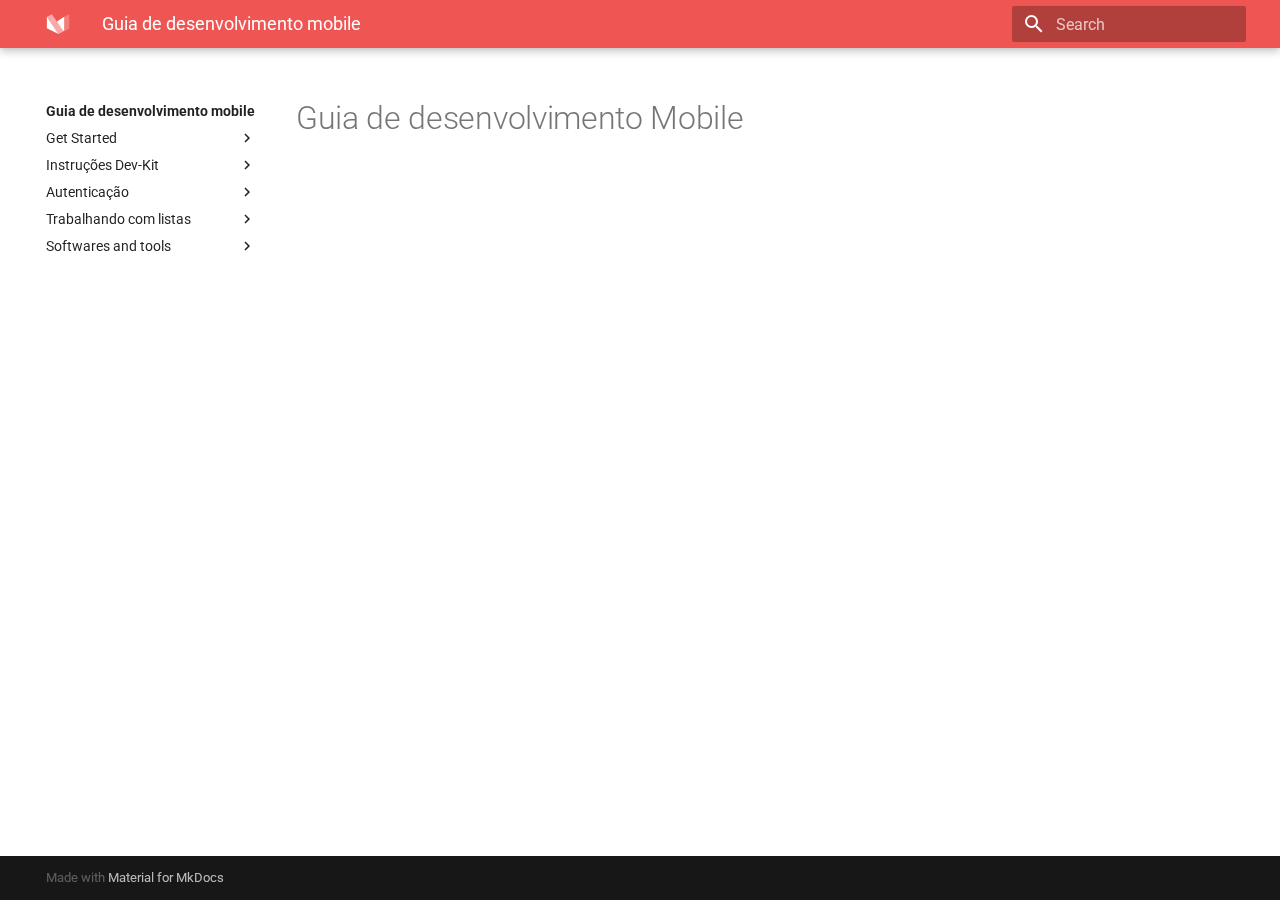
==== commit d65d360e: "Deployed 2ed2f55 with MkDocs version: 1.1.2" ====
--- a/index.html
+++ b/index.html
@@ -65,7 +65,7 @@
     <div data-md-component="skip">
       
         
-        <a href="#welcome-to-mkdocs" class="md-skip">
+        <a href="#guia-de-desenvolvimento-mobile" class="md-skip">
           Skip to content
         </a>
       
@@ -100,7 +100,7 @@
         <div class="md-header__topic" data-md-component="header-topic">
           <span class="md-ellipsis">
             
-              Welcome to MkDocs
+              Guia de desenvolvimento Mobile
             
           </span>
         </div>
@@ -218,7 +218,7 @@
   
   
     <li class="md-nav__item">
-      <a href="get_started/modulos.md" class="md-nav__link">
+      <a href="get_started/arq_est/" class="md-nav__link">
         Trabalhando com modulos
       </a>
     </li>
@@ -260,7 +260,7 @@
   
   
     <li class="md-nav__item">
-      <a href="null.md" class="md-nav__link">
+      <a href="get_started/arq_est/" class="md-nav__link">
         Instruções Dev-Kit
       </a>
     </li>
@@ -302,7 +302,7 @@
   
   
     <li class="md-nav__item">
-      <a href="null.md" class="md-nav__link">
+      <a href="get_started/arq_est/" class="md-nav__link">
         Autenticação
       </a>
     </li>
@@ -344,7 +344,7 @@
   
   
     <li class="md-nav__item">
-      <a href="null.md" class="md-nav__link">
+      <a href="get_started/arq_est/" class="md-nav__link">
         Trabalhando com listas
       </a>
     </li>
@@ -386,7 +386,7 @@
   
   
     <li class="md-nav__item">
-      <a href="null.md" class="md-nav__link">
+      <a href="get_started/arq_est/" class="md-nav__link">
         Softwares and tools
       </a>
     </li>
@@ -418,28 +418,6 @@
     
   
   
-    <label class="md-nav__title" for="__toc">
-      <span class="md-nav__icon md-icon"></span>
-      Table of contents
-    </label>
-    <ul class="md-nav__list" data-md-component="toc" data-md-scrollfix>
-      
-        <li class="md-nav__item">
-  <a href="#commands" class="md-nav__link">
-    Commands
-  </a>
-  
-</li>
-      
-        <li class="md-nav__item">
-  <a href="#project-layout" class="md-nav__link">
-    Project layout
-  </a>
-  
-</li>
-      
-    </ul>
-  
 </nav>
                   </div>
                 </div>
@@ -451,21 +429,22 @@
               
                 
                 
-                <h1 id="welcome-to-mkdocs">Welcome to MkDocs</h1>
-<p>For full documentation visit <a href="https://www.mkdocs.org">mkdocs.org</a>.</p>
-<h2 id="commands">Commands</h2>
-<ul>
-<li><code>mkdocs new [dir-name]</code> - Create a new project.</li>
-<li><code>mkdocs serve</code> - Start the live-reloading docs server.</li>
-<li><code>mkdocs build</code> - Build the documentation site.</li>
-<li><code>mkdocs -h</code> - Print help message and exit.</li>
-</ul>
-<h2 id="project-layout">Project layout</h2>
-<div class="highlight"><pre><span></span><code>mkdocs.yml    # The configuration file.
-docs/
-    index.md  # The documentation homepage.
-    ...       # Other markdown pages, images and other files.
-</code></pre></div>
+                <h1 id="guia-de-desenvolvimento-mobile">Guia de desenvolvimento Mobile</h1>
+<!-- For full documentation visit [mkdocs.org](https://www.mkdocs.org).
+
+## Commands
+
+* `mkdocs new [dir-name]` - Create a new project.
+* `mkdocs serve` - Start the live-reloading docs server.
+* `mkdocs build` - Build the documentation site.
+* `mkdocs -h` - Print help message and exit.
+
+## Project layout
+
+    mkdocs.yml    # The configuration file.
+    docs/
+        index.md  # The documentation homepage.
+        ...       # Other markdown pages, images and other files. -->
                 
               
               
